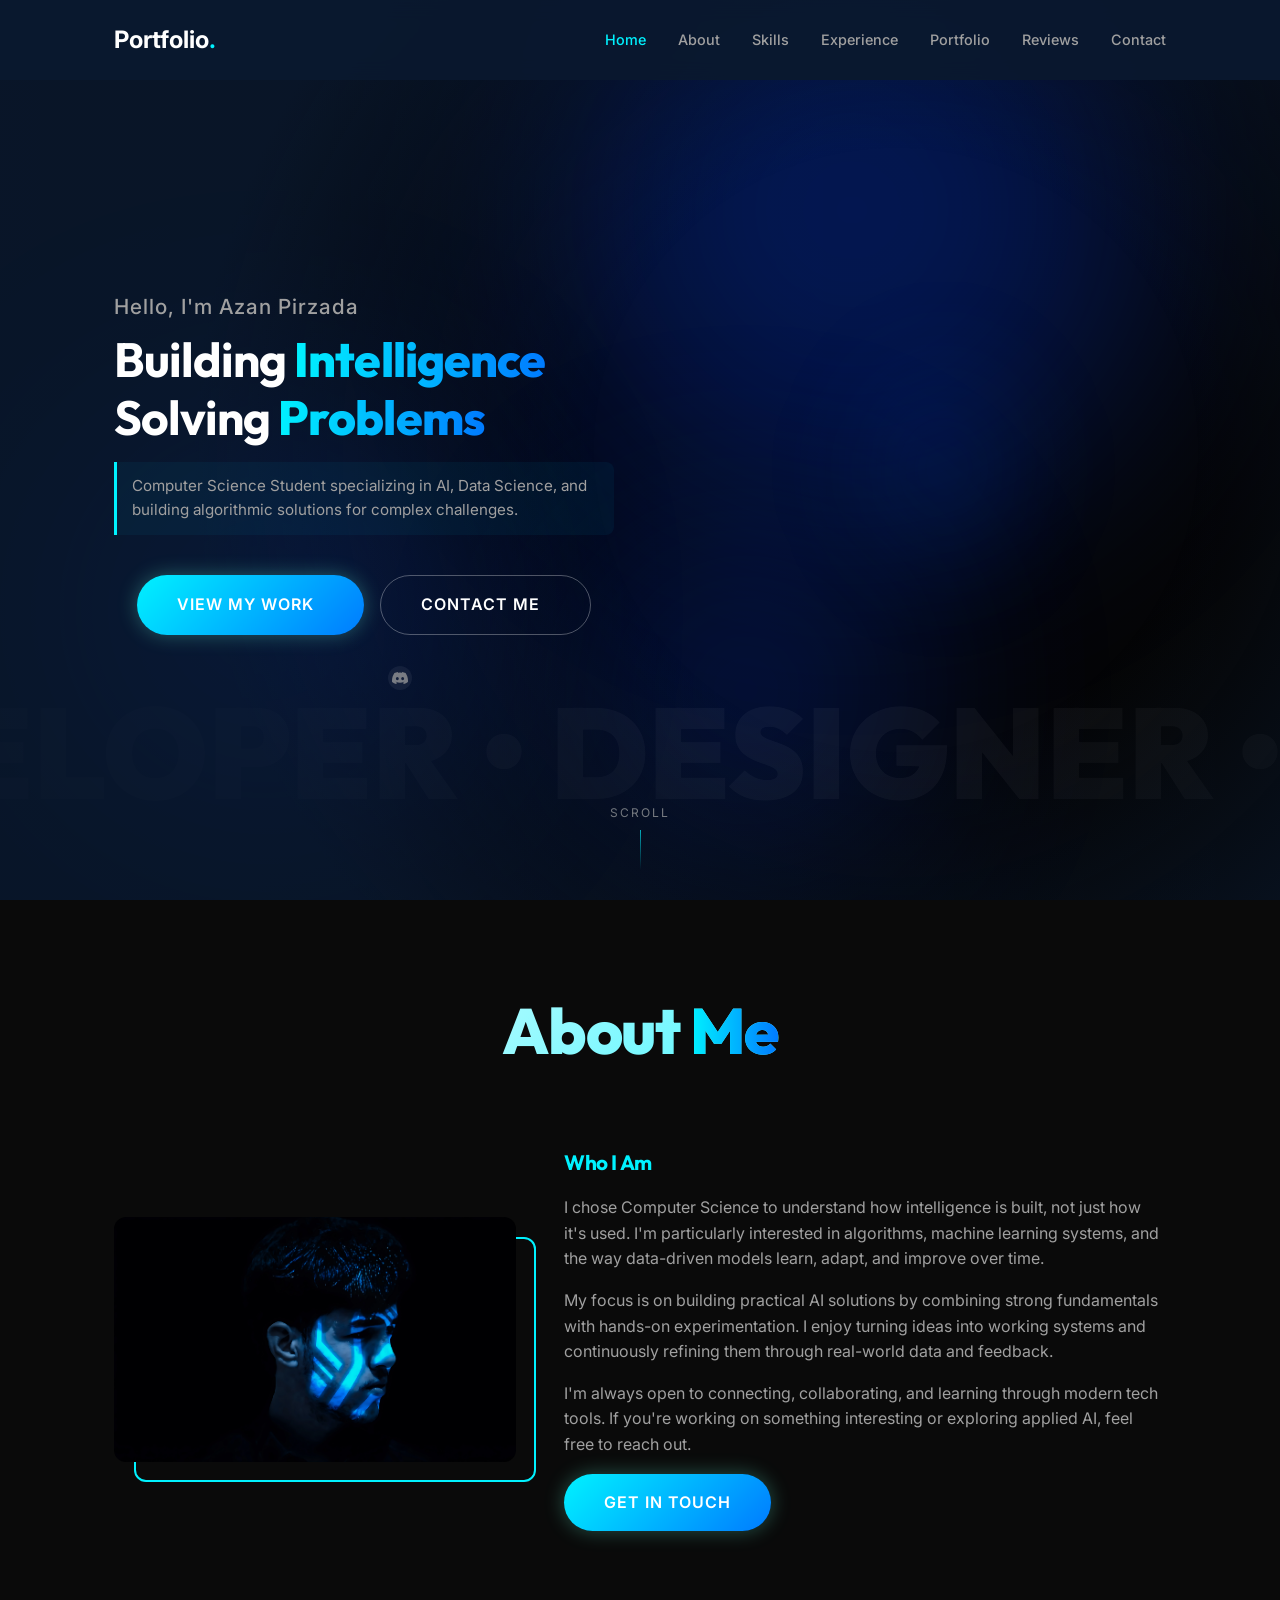
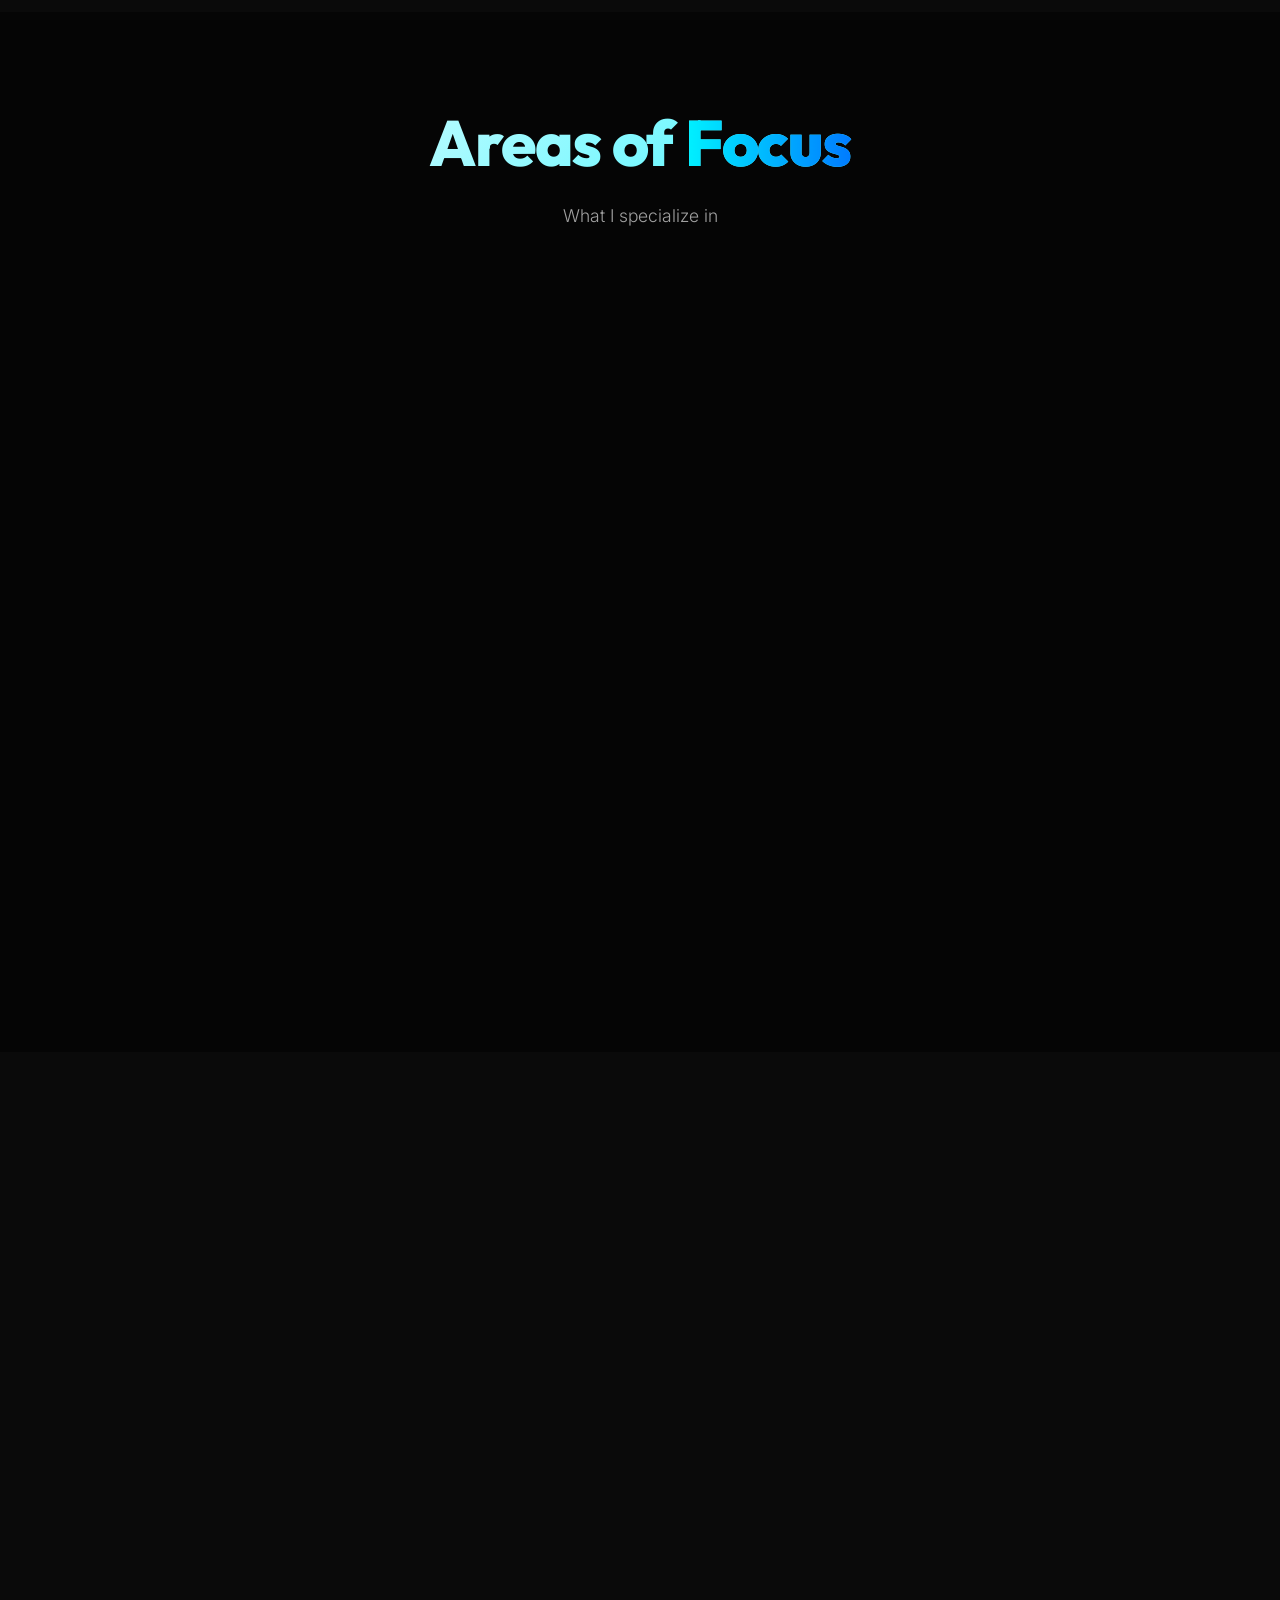
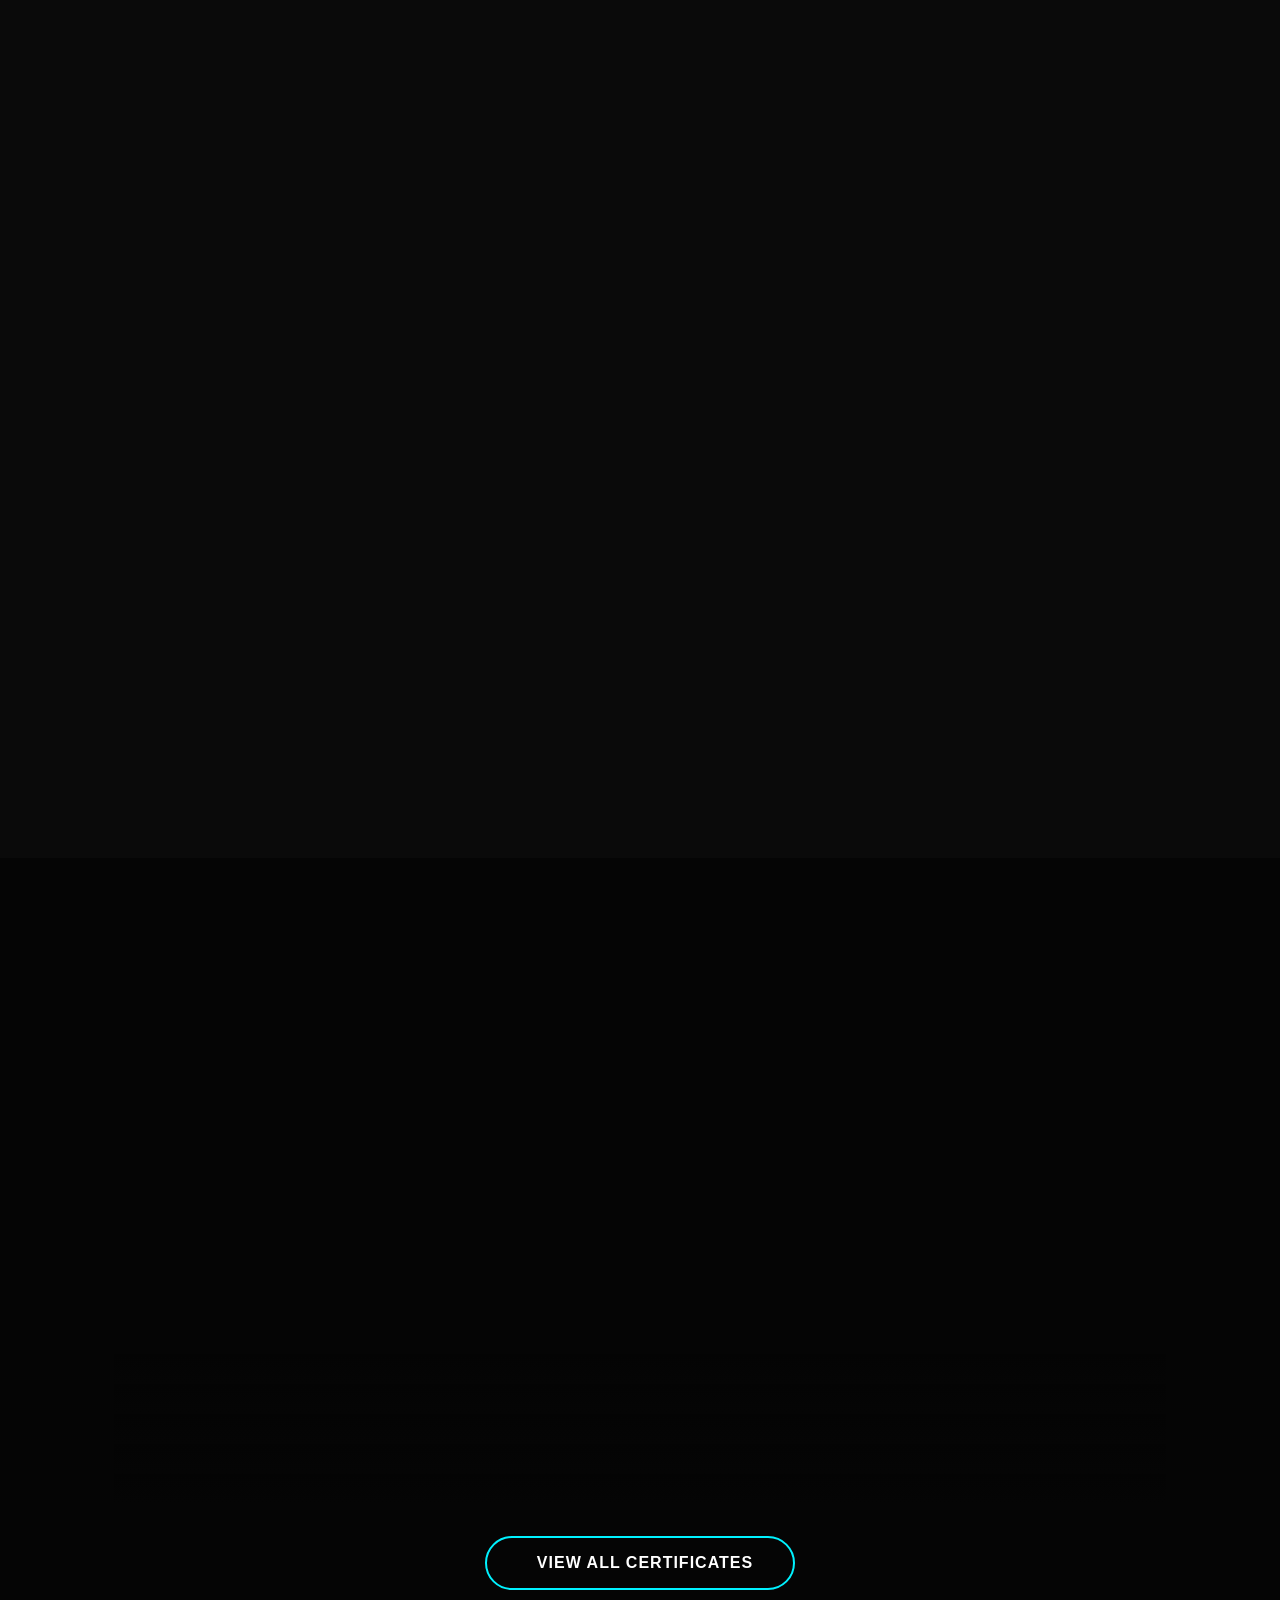
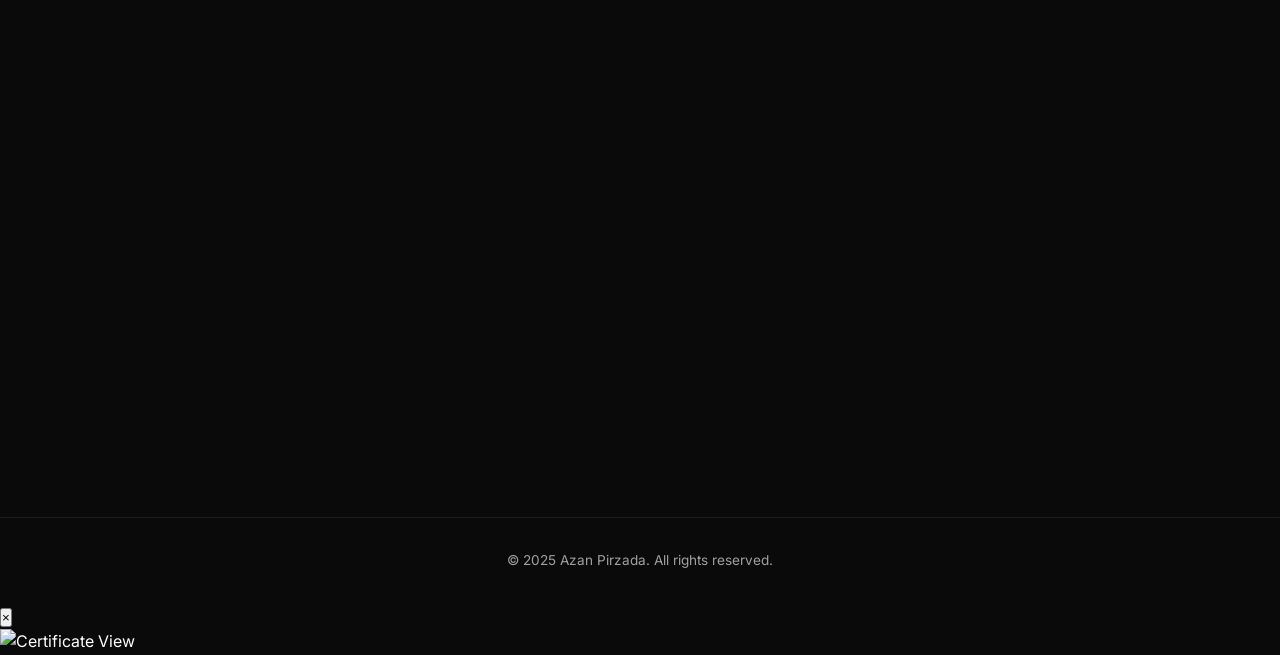
==== index.html @ 31764719 "Update portfolio: add SQL/PostgreSQL, PyTorch skills, 4 deep learning certs, Discord link, new focus" ====
<!DOCTYPE html>
<html lang="en">

<head>
    <meta charset="UTF-8">
    <meta name="viewport" content="width=device-width, initial-scale=1.0">
    <title>Azan Pirzada | AI Enthusiast</title>
    <meta name="description" content="Portfolio of Azan Pirzada - CS Student passionate about AI and Machine Learning.">
    <!-- Preload critical assets -->
    <link rel="preload" href="hero-image.webp" as="image">
    <!-- Fonts -->
    <link rel="preconnect" href="https://fonts.googleapis.com">
    <link rel="preconnect" href="https://fonts.gstatic.com" crossorigin>
    <link
        href="https://fonts.googleapis.com/css2?family=Inter:wght@300;400;500;600&family=Outfit:wght@400;500;700;800&display=swap"
        rel="stylesheet">

    <link rel="stylesheet" href="style.css?v=3">
    <script type="module" src="https://unpkg.com/ionicons@7.1.0/dist/ionicons/ionicons.esm.js"></script>
    <script nomodule src="https://unpkg.com/ionicons@7.1.0/dist/ionicons/ionicons.js"></script>
    <!-- EmailJS SDK -->
    <script src="https://cdn.jsdelivr.net/npm/@emailjs/browser@3/dist/email.min.js"></script>
    <!-- Spline 3D Viewer -->
    <script type="module" src="https://unpkg.com/@splinetool/viewer@1.12.32/build/spline-viewer.js"></script>
</head>

<body>
    <!-- Custom Cursor -->
    <div class="cursor-dot"></div>
    <div class="cursor-outline"></div>


    <!-- Navigation -->
    <nav>
        <div class="container nav-container">
            <a href="#" class="logo">Portfolio<span>.</span></a>
            <ul class="nav-links">
                <li><a href="#home" class="active">Home</a></li>
                <li><a href="#about">About</a></li>
                <li><a href="#skills">Skills</a></li>
                <li><a href="#experience">Experience</a></li>
                <li><a href="#projects">Portfolio</a></li>
                <li><a href="#reviews">Reviews</a></li>
                <li><a href="#contact">Contact</a></li>
            </ul>
            <div class="hamburger">
                <span></span>
                <span></span>
                <span></span>
            </div>
        </div>
    </nav>

    <!-- Hero Section -->
    <section id="home" class="hero">
        <!-- Animated background elements -->
        <div class="hero-bg-effects" data-speed="0.2">
            <div class="floating-circle circle-1" data-speed="0.5"></div>
            <div class="floating-circle circle-2" data-speed="-0.3"></div>
            <div class="floating-circle circle-3" data-speed="0.4"></div>
        </div>

        <!-- Hero content -->
        <div class="container hero-container">
            <div class="hero-content">
                <span class="hero-label animate-text">Hello, I'm Azan Pirzada</span>
                <h1 class="hero-title animate-text delay-1">
                    Building <span class="accent-text">Intelligence</span><br>
                    Solving <span class="accent-text">Problems</span>
                </h1>
                <p class="hero-headline animate-text delay-2">
                    Computer Science Student specializing in AI, Data Science, and building algorithmic solutions for
                    complex challenges.
                </p>

                <div class="hero-buttons animate-text delay-3">
                    <a href="#projects" class="btn btn-primary">
                        View My Work <ion-icon name="arrow-forward-outline"></ion-icon>
                    </a>
                    <a href="#contact" class="btn btn-secondary">
                        Contact Me <ion-icon name="chatbubble-outline"></ion-icon>
                    </a>
                </div>

                <div class="social-links animate-text delay-4">
                    <a href="https://www.linkedin.com/in/azan-pirzada00" target="_blank" class="magnetic"><ion-icon
                            name="logo-linkedin"></ion-icon></a>
                    <a href="https://github.com/azanahmed000" target="_blank" class="magnetic"><ion-icon
                            name="logo-github"></ion-icon></a>
                    <a href="https://x.com/azan96809" target="_blank" class="magnetic"><ion-icon
                            name="logo-twitter"></ion-icon></a>
                    <a href="https://discord.com/users/1286348300148019233" target="_blank" class="magnetic">
                        <span class="discord-icon">
                            <svg viewBox="0 0 24 24" xmlns="http://www.w3.org/2000/svg">
                                <path d="M20.317 4.37a19.791 19.791 0 0 0-4.885-1.515.074.074 0 0 0-.079.037c-.21.375-.444.864-.608 1.25a18.27 18.27 0 0 0-5.487 0 12.64 12.64 0 0 0-.617-1.25.077.077 0 0 0-.079-.037A19.736 19.736 0 0 0 3.677 4.37a.07.07 0 0 0-.032.027C.533 9.046-.32 13.58.099 18.057.1 18.082.115 18.105.134 18.12a19.9 19.9 0 0 0 5.993 3.03.078.078 0 0 0 .084-.028c.462-.63.874-1.295 1.226-1.994a.076.076 0 0 0-.041-.106 13.107 13.107 0 0 1-1.872-.892.077.077 0 0 1-.008-.128 10.2 10.2 0 0 0 .372-.292.074.074 0 0 1 .077-.01c3.928 1.793 8.18 1.793 12.062 0a.074.074 0 0 1 .078.01c.12.098.246.198.373.292a.077.077 0 0 1-.006.127 12.299 12.299 0 0 1-1.873.892.077.077 0 0 0-.041.107c.36.698.772 1.362 1.225 1.993a.076.076 0 0 0 .084.028 19.839 19.839 0 0 0 6.002-3.03.077.077 0 0 0 .032-.054c.5-5.177-.838-9.674-3.549-13.66a.061.061 0 0 0-.031-.03zM8.02 15.33c-1.183 0-2.157-1.085-2.157-2.419 0-1.333.956-2.419 2.157-2.419 1.21 0 2.176 1.096 2.157 2.42 0 1.333-.956 2.418-2.157 2.418zm7.975 0c-1.183 0-2.157-1.085-2.157-2.419 0-1.333.955-2.419 2.157-2.419 1.21 0 2.176 1.096 2.157 2.42 0 1.333-.946 2.418-2.157 2.418z"/>
                            </svg>
                        </span>
                    </a>
                </div>
            </div>

            <!-- 3D Spline Robot -->
            <div class="hero-robot">
                <div class="robot-container">
                    <!-- Glow Effect Behind Robot -->
                    <div class="robot-glow"></div>

                    <!-- Spline 3D Viewer - Lazy Loaded -->
                    <spline-viewer url="https://prod.spline.design/TLqewVdBAyZGxLPe/scene.splinecode" loading="lazy">
                    </spline-viewer>
                </div>
            </div>
        </div>

        <!-- Marquee Text -->
        <div class="marquee-container" data-speed="-0.5">
            <div class="marquee-content">
                <span>DEVELOPER • DESIGNER • AI ENTHUSIAST • INNOVATOR • </span>
                <span>DEVELOPER • DESIGNER • AI ENTHUSIAST • INNOVATOR • </span>
            </div>
        </div>

        <!-- Scroll indicator -->
        <div class="scroll-down">
            <span>Scroll</span>
            <div class="scroll-line"></div>
        </div>
    </section>

    <!-- About Section -->
    <section id="about" class="section-padding">
        <div class="container">
            <div class="section-header animate-on-scroll">
                <h2>About <span class="accent-text">Me</span></h2>
            </div>
            <div class="about-wrapper">
                <div class="about-image animate-on-scroll">
                    <img src="hero-image.webp" alt="Azan Pirzada">
                    <div class="about-image-border"></div>
                </div>
                <div class="about-content animate-on-scroll">
                    <h3>Who I Am</h3>
                    <p>
                        I chose Computer Science to understand how intelligence is built, not just how it's used. I'm
                        particularly interested in algorithms, machine learning systems, and the way data-driven models
                        learn, adapt, and improve over time.
                    </p>
                    <p>
                        My focus is on building practical AI solutions by combining strong fundamentals with hands-on
                        experimentation. I enjoy turning ideas into working systems and continuously refining them
                        through real-world data and feedback.
                    </p>
                    <p>
                        I'm always open to connecting, collaborating, and learning through modern tech tools. If you're
                        working on something interesting or exploring applied AI, feel free to reach out.
                    </p>
                    <a href="#contact" class="btn btn-primary">Get In Touch</a>
                </div>
            </div>
        </div>
    </section>

    <!-- Areas of Focus Section -->
    <section id="focus" class="section-padding section-alt">
        <div class="container">
            <div class="section-header animate-on-scroll">
                <h2>Areas of <span class="accent-text">Focus</span></h2>
                <p class="section-subtitle">What I specialize in</p>
            </div>

            <div class="focus-grid">
                <!-- Machine Learning -->
                <div class="focus-card animate-on-scroll">
                    <div class="focus-icon">🤖</div>
                    <h3>Machine Learning</h3>
                    <p>Supervised and unsupervised learning. Model training, evaluation, and optimization. Feature
                        engineering and preprocessing.</p>
                </div>

                <!-- Data Science -->
                <div class="focus-card animate-on-scroll">
                    <div class="focus-icon">🔬</div>
                    <h3>Data Science</h3>
                    <p>Exploratory data analysis (EDA). Data-driven insights from real datasets. Connecting data
                        patterns to practical outcomes.</p>
                </div>

                <!-- Data Analysis -->
                <div class="focus-card animate-on-scroll">
                    <div class="focus-icon">📊</div>
                    <h3>Data Analysis</h3>
                    <p>Data cleaning and transformation. Visualization and reporting. Supporting decision-making with
                        data.</p>
                </div>

                <!-- Problem Solving & DSA -->
                <div class="focus-card animate-on-scroll">
                    <div class="focus-icon">⚡</div>
                    <h3>Problem Solving & DSA</h3>
                    <p>Core data structures. Algorithmic thinking. Logical problem breakdown and efficient solutions.
                    </p>
                </div>

                <!-- Database Management -->
                <div class="focus-card animate-on-scroll">
                    <div class="focus-icon">🗄️</div>
                    <h3>Database Management</h3>
                    <p>Designing and querying relational databases. Writing optimized SQL. Managing data pipelines with PostgreSQL.</p>
                </div>

                <!-- Computer Vision -->
                <div class="focus-card animate-on-scroll">
                    <div class="focus-icon">👁️</div>
                    <h3>Computer Vision</h3>
                    <p>Image classification, object detection, and feature extraction using CNNs and deep learning architectures.</p>
                </div>

                <!-- Deep Learning -->
                <div class="focus-card animate-on-scroll">
                    <div class="focus-icon">🧠</div>
                    <h3>Deep Learning</h3>
                    <p>Building neural networks with TensorFlow and PyTorch. Training CNNs, optimizing models, and applying transfer learning.</p>
                </div>
            </div>
        </div>
    </section>

    <!-- Skills Section -->
    <section id="skills" class="section-padding">
        <div class="container">
            <div class="section-header animate-on-scroll">
                <h2>My <span class="accent-text">Skills</span></h2>
            </div>

            <div class="skills-categories">
                <!-- Programming Languages -->
                <div class="skill-category animate-on-scroll">
                    <h3 class="category-title">
                        <ion-icon name="code-slash-outline"></ion-icon>
                        Programming Languages
                    </h3>
                    <div class="category-skills">
                        <div class="skill-item-thin">
                            <div class="skill-info">
                                <span class="skill-name">Python</span>
                                <span class="skill-percent">80%</span>
                            </div>
                            <div class="skill-bar-thin">
                                <div class="skill-progress-thin" data-width="80"></div>
                            </div>
                        </div>
                        <div class="skill-item-thin">
                            <div class="skill-info">
                                <span class="skill-name">C++</span>
                                <span class="skill-percent">90%</span>
                            </div>
                            <div class="skill-bar-thin">
                                <div class="skill-progress-thin" data-width="90"></div>
                            </div>
                        </div>
                        <div class="skill-item-thin">
                            <div class="skill-info">
                                <span class="skill-name">SQL / PostgreSQL</span>
                                <span class="skill-percent">75%</span>
                            </div>
                            <div class="skill-bar-thin">
                                <div class="skill-progress-thin" data-width="75"></div>
                            </div>
                        </div>
                    </div>
                </div>

                <!-- Libraries & Frameworks -->
                <div class="skill-category animate-on-scroll">
                    <h3 class="category-title">
                        <ion-icon name="layers-outline"></ion-icon>
                        Libraries & Frameworks
                    </h3>
                    <div class="category-skills">
                        <div class="skill-item-thin">
                            <div class="skill-info">
                                <span class="skill-name">PyTorch</span>
                                <span class="skill-percent">65%</span>
                            </div>
                            <div class="skill-bar-thin">
                                <div class="skill-progress-thin" data-width="65"></div>
                            </div>
                        </div>
                        <div class="skill-item-thin">
                            <div class="skill-info">
                                <span class="skill-name">TensorFlow</span>
                                <span class="skill-percent">70%</span>
                            </div>
                            <div class="skill-bar-thin">
                                <div class="skill-progress-thin" data-width="70"></div>
                            </div>
                        </div>
                        <div class="skill-item-thin">
                            <div class="skill-info">
                                <span class="skill-name">Scikit-learn</span>
                                <span class="skill-percent">70%</span>
                            </div>
                            <div class="skill-bar-thin">
                                <div class="skill-progress-thin" data-width="70"></div>
                            </div>
                        </div>
                        <div class="skill-item-thin">
                            <div class="skill-info">
                                <span class="skill-name">NumPy</span>
                                <span class="skill-percent">80%</span>
                            </div>
                            <div class="skill-bar-thin">
                                <div class="skill-progress-thin" data-width="80"></div>
                            </div>
                        </div>
                        <div class="skill-item-thin">
                            <div class="skill-info">
                                <span class="skill-name">Pandas</span>
                                <span class="skill-percent">80%</span>
                            </div>
                            <div class="skill-bar-thin">
                                <div class="skill-progress-thin" data-width="80"></div>
                            </div>
                        </div>
                    </div>
                </div>

                <!-- Tools & Platforms -->
                <div class="skill-category animate-on-scroll">
                    <h3 class="category-title">
                        <ion-icon name="build-outline"></ion-icon>
                        Tools & Platforms
                    </h3>
                    <div class="category-skills">
                        <div class="skill-item-thin">
                            <div class="skill-info">
                                <span class="skill-name">Git</span>
                                <span class="skill-percent">80%</span>
                            </div>
                            <div class="skill-bar-thin">
                                <div class="skill-progress-thin" data-width="80"></div>
                            </div>
                        </div>
                        <div class="skill-item-thin">
                            <div class="skill-info">
                                <span class="skill-name">GitHub</span>
                                <span class="skill-percent">80%</span>
                            </div>
                            <div class="skill-bar-thin">
                                <div class="skill-progress-thin" data-width="80"></div>
                            </div>
                        </div>
                        <div class="skill-item-thin">
                            <div class="skill-info">
                                <span class="skill-name">Data Visualization</span>
                                <span class="skill-percent">75%</span>
                            </div>
                            <div class="skill-bar-thin">
                                <div class="skill-progress-thin" data-width="75"></div>
                            </div>
                        </div>
                        <div class="skill-item-thin">
                            <div class="skill-info">
                                <span class="skill-name">Canva Design</span>
                                <span class="skill-percent">85%</span>
                            </div>
                            <div class="skill-bar-thin">
                                <div class="skill-progress-thin" data-width="85"></div>
                            </div>
                        </div>
                        <div class="skill-item-thin">
                            <div class="skill-info">
                                <span class="skill-name">Generative AI</span>
                                <span class="skill-percent">90%</span>
                            </div>
                            <div class="skill-bar-thin">
                                <div class="skill-progress-thin" data-width="90"></div>
                            </div>
                        </div>
                        <div class="skill-item-thin">
                            <div class="skill-info">
                                <span class="skill-name">Microsoft Excel</span>
                                <span class="skill-percent">90%</span>
                            </div>
                            <div class="skill-bar-thin">
                                <div class="skill-progress-thin" data-width="90"></div>
                            </div>
                        </div>
                    </div>
                </div>

                <!-- Core Competencies -->
                <div class="skill-category animate-on-scroll">
                    <h3 class="category-title">
                        <ion-icon name="bulb-outline"></ion-icon>
                        Core Competencies
                    </h3>
                    <div class="category-skills">
                        <div class="skill-item-thin">
                            <div class="skill-info">
                                <span class="skill-name">Analytical Thinking</span>
                                <span class="skill-percent">95%</span>
                            </div>
                            <div class="skill-bar-thin">
                                <div class="skill-progress-thin" data-width="95"></div>
                            </div>
                        </div>
                        <div class="skill-item-thin">
                            <div class="skill-info">
                                <span class="skill-name">Business Problem Solving</span>
                                <span class="skill-percent">85%</span>
                            </div>
                            <div class="skill-bar-thin">
                                <div class="skill-progress-thin" data-width="85"></div>
                            </div>
                        </div>
                        <div class="skill-item-thin">
                            <div class="skill-info">
                                <span class="skill-name">Problem Solving</span>
                                <span class="skill-percent">90%</span>
                            </div>
                            <div class="skill-bar-thin">
                                <div class="skill-progress-thin" data-width="90"></div>
                            </div>
                        </div>
                        <div class="skill-item-thin">
                            <div class="skill-info">
                                <span class="skill-name">AI Prompting</span>
                                <span class="skill-percent">90%</span>
                            </div>
                            <div class="skill-bar-thin">
                                <div class="skill-progress-thin" data-width="90"></div>
                            </div>
                        </div>
                    </div>
                </div>
            </div>
        </div>
    </section>

    <!-- Skills Explained Section -->
    <section id="skills-explained" class="section-padding">
        <div class="container">
            <div class="section-header animate-on-scroll">
                <h2>Learn About <span class="accent-text">My Skills</span></h2>
                <p class="section-subtitle">Click to explore what each skill is about</p>
            </div>

            <div class="skills-cards-grid">
                <!-- Machine Learning -->
                <a href="https://www.ibm.com/think/topics/machine-learning" target="_blank"
                    class="skill-detail-card animate-on-scroll">
                    <div class="skill-card-icon">🤖</div>
                    <h3>Machine Learning</h3>
                    <p>AI systems that learn from data and improve over time without explicit programming.</p>
                    <span class="learn-more">Learn More →</span>
                </a>

                <!-- TensorFlow -->
                <a href="https://www.tensorflow.org/learn" target="_blank" class="skill-detail-card animate-on-scroll">
                    <div class="skill-card-icon">🧠</div>
                    <h3>TensorFlow</h3>
                    <p>Google's open-source platform for building and deploying ML models at scale.</p>
                    <span class="learn-more">Learn More →</span>
                </a>

                <!-- Data Analysis -->
                <a href="https://aws.amazon.com/what-is/data-analytics/" target="_blank"
                    class="skill-detail-card animate-on-scroll">
                    <div class="skill-card-icon">📊</div>
                    <h3>Data Analysis</h3>
                    <p>Inspecting, cleaning, and modeling data to discover useful insights and inform decisions.</p>
                    <span class="learn-more">Learn More →</span>
                </a>

                <!-- Data Science -->
                <a href="https://aws.amazon.com/what-is/data-science/" target="_blank"
                    class="skill-detail-card animate-on-scroll">
                    <div class="skill-card-icon">🔬</div>
                    <h3>Data Science</h3>
                    <p>Extracting knowledge from structured and unstructured data using scientific methods.</p>
                    <span class="learn-more">Learn More →</span>
                </a>

                <!-- DSA -->
                <a href="https://www.geeksforgeeks.org/learn-data-structures-and-algorithms-dsa-tutorial/"
                    target="_blank" class="skill-detail-card animate-on-scroll">
                    <div class="skill-card-icon">⚡</div>
                    <h3>DSA</h3>
                    <p>Data Structures & Algorithms - the foundation of efficient problem solving in programming.</p>
                    <span class="learn-more">Learn More →</span>
                </a>

                <!-- Generative AI -->
                <a href="https://aws.amazon.com/what-is/generative-ai/" target="_blank"
                    class="skill-detail-card animate-on-scroll">
                    <div class="skill-card-icon">💬</div>
                    <h3>Generative AI</h3>
                    <p>Leveraging AI models to create content, automate tasks, and solve complex problems.</p>
                    <span class="learn-more">Learn More →</span>
                </a>

                <!-- Microsoft Excel -->
                <a href="https://www.microsoft.com/en-us/microsoft-365/excel" target="_blank"
                    class="skill-detail-card animate-on-scroll">
                    <div class="skill-card-icon">📈</div>
                    <h3>Microsoft Excel</h3>
                    <p>Advanced data organization, analysis, and visualization for actionable business insights.</p>
                    <span class="learn-more">Learn More →</span>
                </a>

                <!-- PyTorch -->
                <a href="https://pytorch.org/" target="_blank" class="skill-detail-card animate-on-scroll">
                    <div class="skill-card-icon">🔥</div>
                    <h3>PyTorch</h3>
                    <p>Meta's deep learning framework for building and training neural networks with dynamic computation graphs.</p>
                    <span class="learn-more">Learn More →</span>
                </a>

                <!-- SQL / PostgreSQL -->
                <a href="https://www.postgresql.org/about/" target="_blank"
                    class="skill-detail-card animate-on-scroll">
                    <div class="skill-card-icon">🗄️</div>
                    <h3>SQL / PostgreSQL</h3>
                    <p>Writing structured queries to manage, filter, and analyze relational databases with precision.</p>
                    <span class="learn-more">Learn More →</span>
                </a>

                <!-- Vibe Coding -->
                <a href="https://en.wikipedia.org/wiki/Vibe_coding" target="_blank"
                    class="skill-detail-card animate-on-scroll">
                    <div class="skill-card-icon">🎨</div>
                    <h3>Vibe Coding</h3>
                    <p>Using AI assistants to generate code by describing what you want in natural language.</p>
                    <span class="learn-more">Learn More →</span>
                </a>

                <!-- Canva Design -->
                <a href="https://www.canva.com/designschool/" target="_blank"
                    class="skill-detail-card animate-on-scroll">
                    <div class="skill-card-icon">🎭</div>
                    <h3>Canva Design</h3>
                    <p>Creating stunning visual content using Canva's intuitive design platform.</p>
                    <span class="learn-more">Learn More →</span>
                </a>

                <!-- Computer Vision -->
                <a href="https://en.wikipedia.org/wiki/Computer_vision" target="_blank"
                    class="skill-detail-card animate-on-scroll">
                    <div class="skill-card-icon">👁️</div>
                    <h3>Computer Vision</h3>
                    <p>Teaching machines to interpret visual data — image classification, object detection, and CNNs.</p>
                    <span class="learn-more">Learn More →</span>
                </a>

                <!-- Deep Learning -->
                <a href="https://www.ibm.com/think/topics/deep-learning" target="_blank"
                    class="skill-detail-card animate-on-scroll">
                    <div class="skill-card-icon">🧠</div>
                    <h3>Deep Learning</h3>
                    <p>Multi-layer neural networks for complex pattern recognition, trained on large datasets with GPU acceleration.</p>
                    <span class="learn-more">Learn More →</span>
                </a>
            </div>
        </div>
    </section>

    <!-- Experience Section -->
    <section id="experience" class="section-padding section-alt">
        <div class="container">
            <div class="section-header animate-on-scroll">
                <h2>My <span class="accent-text">Experience</span></h2>
            </div>

            <div class="experience-timeline">

                <!-- Fluxxion Internship -->
                <div class="experience-card animate-on-scroll">
                    <div class="exp-header">
                        <div class="exp-role-group">
                            <h3 class="exp-role">Data Analytics Intern</h3>
                            <span class="exp-company">Fluxxion</span>
                        </div>
                        <div class="exp-meta">
                            <span class="exp-date">Dec 2025 – Jan 2026</span>
                            <span class="exp-type">Remote</span>
                        </div>
                    </div>

                    <ul class="exp-bullets">
                        <li>Performed data cleaning, exploratory analysis, and insight generation on structured datasets
                        </li>
                        <li>Applied analytical reasoning to extract meaningful patterns under task deadlines</li>
                        <li>Worked within real-world constraints beyond academic exercises</li>
                    </ul>

                    <div class="exp-footer">
                        <div class="exp-outcome">
                            <span class="outcome-label">Outcome:</span> Internship completed with 83.33% performance
                            score and 80% attendance
                        </div>
                        <div class="exp-skills">
                            <span class="exp-skill-tag">Data Analysis</span>
                            <span class="exp-skill-tag">Analytical Thinking</span>
                            <span class="exp-skill-tag">Microsoft Excel</span>
                        </div>
                    </div>
                </div>

                <!-- Deloitte Virtual Internship -->
                <div class="experience-card animate-on-scroll">
                    <div class="exp-header">
                        <div class="exp-role-group">
                            <div class="exp-title-row">
                                <h3 class="exp-role">Virtual Intern – Data Analytics</h3>
                                <span class="exp-tag-virtual">Forage Simulation</span>
                            </div>
                            <span class="exp-company">Deloitte</span>
                        </div>
                        <div class="exp-meta">
                            <span class="exp-date">Dec 2025</span>
                            <span class="exp-type">Remote</span>
                        </div>
                    </div>

                    <ul class="exp-bullets">
                        <li>Completed a Deloitte-led data analytics job simulation based on real business scenarios</li>
                        <li>Analyzed datasets to identify patterns, risks, and insights in forensic and analytical
                            contexts</li>
                        <li>Practiced structured problem-solving aligned with client-focused decision-making</li>
                    </ul>

                    <div class="exp-footer">
                        <div class="exp-skills">
                            <span class="exp-skill-tag">Data Analysis</span>
                            <span class="exp-skill-tag">Microsoft Excel</span>
                            <span class="exp-skill-tag">Business Problem Solving</span>
                        </div>
                    </div>
                </div>

                <!-- Datacom Virtual Internship -->
                <div class="experience-card animate-on-scroll">
                    <div class="exp-header">
                        <div class="exp-role-group">
                            <div class="exp-title-row">
                                <h3 class="exp-role">Virtual Intern – Partnering with AI</h3>
                                <span class="exp-tag-virtual">Forage Simulation</span>
                            </div>
                            <span class="exp-company">Datacom</span>
                        </div>
                        <div class="exp-meta">
                            <span class="exp-date">Dec 2025</span>
                            <span class="exp-type">Remote</span>
                        </div>
                    </div>

                    <ul class="exp-bullets">
                        <li>Used generative AI tools for research, writing, and feature planning in workplace-style
                            tasks</li>
                        <li>Created client-ready reports and presentations by refining AI-generated outputs</li>
                        <li>Diagnosed and validated website form issues through AI-guided troubleshooting</li>
                    </ul>

                    <div class="exp-footer">
                        <div class="exp-skills">
                            <span class="exp-skill-tag">Generative AI</span>
                            <span class="exp-skill-tag">Problem Solving</span>
                            <span class="exp-skill-tag">AI Prompting</span>
                        </div>
                    </div>
                </div>

            </div>
        </div>
    </section>

    <!-- Certifications Section -->
    <section id="certifications" class="section-padding section-alt">
        <div class="container">
            <div class="section-header animate-on-scroll">
                <h2>My <span class="accent-text">Certificates</span></h2>
            </div>

            <div class="certificates-wrapper collapsed" id="certs-wrapper">
                <div class="certificates-grid">
                    <!-- Fluxxion Virtual Internship -->
                    <a href="#" target="_blank" class="cert-card animate-on-scroll">
                        <div class="cert-image-preview">
                            <img loading="lazy" src="Fluxxion.png" alt="Fluxxion Certificate">
                        </div>
                        <h4>Data Analysis Intern</h4>
                        <p>Fluxxion.dev</p>
                    </a>

                    <!-- Deloitte Virtual Internship -->
                    <a href="#" target="_blank" class="cert-card animate-on-scroll">
                        <div class="cert-image-preview">
                            <img loading="lazy" src="Deliote.png" alt="Deloitte Certificate">
                        </div>
                        <h4>Data Analytics</h4>
                        <p>Deloitte</p>
                    </a>

                    <!-- Datacom Virtual Internship -->
                    <a href="#" target="_blank" class="cert-card animate-on-scroll">
                        <div class="cert-image-preview">
                            <img loading="lazy" src="Datacom.png" alt="Datacom Certificate">
                        </div>
                        <h4>Partnering with AI</h4>
                        <p>Datacom</p>
                    </a>

                    <!-- Kaggle Data Visualization -->
                    <a href="https://www.kaggle.com/learn/certification/azanpirzada/data-visualization" target="_blank"
                        class="cert-card animate-on-scroll">
                        <div class="cert-image-preview">
                            <img loading="lazy" src="AZAN Pirzada - Data Visualization.png"
                                alt="Data Visualization Certificate">
                        </div>
                        <h4>Data Visualization</h4>
                        <p>Kaggle</p>
                    </a>

                    <!-- Kaggle Pandas -->
                    <a href="https://www.kaggle.com/learn/certification/azanpirzada/pandas" target="_blank"
                        class="cert-card animate-on-scroll">
                        <div class="cert-image-preview">
                            <img loading="lazy" src="AZAN Pirzada - Pandas.png" alt="Pandas Certificate">
                        </div>
                        <h4>Pandas</h4>
                        <p>Kaggle</p>
                    </a>

                    <!-- AI for Everyone -->
                    <a href="https://www.coursera.org/account/accomplishments/verify/464OUSGY8LG0" target="_blank"
                        class="cert-card animate-on-scroll">
                        <div class="cert-image-preview">
                            <img loading="lazy" src="Coursera 464OUSGY8LG0 conv 1.png"
                                alt="AI for Everyone Certificate">
                        </div>
                        <h4>AI for Everyone</h4>
                        <p>DeepLearning.AI</p>
                    </a>

                    <!-- Supervised Machine Learning -->
                    <a href="https://www.coursera.org/account/accomplishments/verify/7VKC1B89ZFR3" target="_blank"
                        class="cert-card animate-on-scroll">
                        <div class="cert-image-preview">
                            <img loading="lazy" src="Coursera 840XOYZAH1GY conv 1.png"
                                alt="Supervised Machine Learning Certificate">
                        </div>
                        <h4>Supervised Machine Learning</h4>
                        <p>DeepLearning.AI</p>
                    </a>

                    <!-- Unsupervised Learning -->
                    <a href="https://www.coursera.org/account/accomplishments/verify/DQ9M6TYDV9Y4" target="_blank"
                        class="cert-card animate-on-scroll">
                        <div class="cert-image-preview">
                            <img loading="lazy" src="Coursera DQ9M6TYDV9Y4 conv 1.png"
                                alt="Unsupervised Learning Certificate">
                        </div>
                        <h4>Unsupervised Learning</h4>
                        <p>DeepLearning.AI</p>
                    </a>

                    <!-- Advanced Learning Algorithms -->
                    <a href="https://www.coursera.org/account/accomplishments/verify/EUVVTUUH94WG" target="_blank"
                        class="cert-card animate-on-scroll">
                        <div class="cert-image-preview">
                            <img loading="lazy" src="Coursera EUVVTUUH94WG conv 1.png"
                                alt="Advanced Learning Algorithms Certificate">
                        </div>
                        <h4>Advanced Learning Algorithms</h4>
                        <p>DeepLearning.AI</p>
                    </a>

                    <!-- Machine Learning Specialization -->
                    <a href="https://www.coursera.org/account/accomplishments/specialization/G4SCIVMLSNI1"
                        target="_blank" class="cert-card animate-on-scroll">
                        <div class="cert-image-preview">
                            <img loading="lazy" src="Coursera G4SCIVMLSNI1 conv 1.png"
                                alt="Machine Learning Specialization Certificate">
                        </div>
                        <h4>Machine Learning Specialization</h4>
                        <p>Stanford Online</p>
                    </a>

                    <!-- Google AI Essentials -->
                    <a href="https://www.coursera.org/account/accomplishments/verify/T4Q1STL42UJN" target="_blank"
                        class="cert-card animate-on-scroll">
                        <div class="cert-image-preview">
                            <img loading="lazy" src="Coursera T4Q1STL42UJN conv 1.png"
                                alt="Google AI Essentials Certificate">
                        </div>
                        <h4>Google AI Essentials</h4>
                        <p>Google</p>
                    </a>

                    <!-- Data Structures and Algorithms -->
                    <a href="https://www.udemy.com/certificate/UC-d722d659-4336-41e3-997b-30a7d9973aeb/" target="_blank"
                        class="cert-card animate-on-scroll">
                        <div class="cert-image-preview">
                            <img loading="lazy" src="UC-d722d659-4336-41e3-997b-30a7d9973aeb conv 1.png"
                                alt="Data Structures and Algorithms Certificate">
                        </div>
                        <h4>Data Structures & Algorithms</h4>
                        <p>Udemy</p>
                    </a>

                    <!-- Deep Learning Specialization - Course 1 -->
                    <a href="#" target="_blank" class="cert-card animate-on-scroll">
                        <div class="cert-image-preview">
                            <img loading="lazy" src="deep learning sp 1 conv 1.png"
                                alt="Deep Learning Specialization Course 1 Certificate">
                        </div>
                        <h4>Neural Networks & Deep Learning</h4>
                        <p>DeepLearning.AI</p>
                    </a>

                    <!-- Deep Learning Specialization - Course 2 -->
                    <a href="#" target="_blank" class="cert-card animate-on-scroll">
                        <div class="cert-image-preview">
                            <img loading="lazy" src="Deep learning sp 2 conv 1.png"
                                alt="Deep Learning Specialization Course 2 Certificate">
                        </div>
                        <h4>Improving Deep Neural Networks</h4>
                        <p>DeepLearning.AI</p>
                    </a>

                    <!-- Deep Learning Specialization - Course 3 -->
                    <a href="#" target="_blank" class="cert-card animate-on-scroll">
                        <div class="cert-image-preview">
                            <img loading="lazy" src="deep learning sp 3 conv 1.png"
                                alt="Deep Learning Specialization Course 3 Certificate">
                        </div>
                        <h4>Structuring ML Projects</h4>
                        <p>DeepLearning.AI</p>
                    </a>

                    <!-- Deep Learning Specialization - Course 4 -->
                    <a href="#" target="_blank" class="cert-card animate-on-scroll">
                        <div class="cert-image-preview">
                            <img loading="lazy" src="deep learning sp 4 conv 1.png"
                                alt="Deep Learning Specialization Course 4 Certificate">
                        </div>
                        <h4>Convolutional Neural Networks</h4>
                        <p>DeepLearning.AI</p>
                    </a>
                </div>

                <div class="certificates-fade"></div>
            </div>

            <div class="certificates-actions">
                <button id="toggle-certs-btn" class="btn btn-outline">
                    <ion-icon name="chevron-down-outline"></ion-icon> View All Certificates
                </button>
            </div>

        </div>
    </section>

    <!-- Projects Section -->
    <section id="projects" class="section-padding">
        <div class="container">
            <div class="section-header animate-on-scroll">
                <h2>Latest <span class="accent-text">Projects</span></h2>
            </div>

            <div class="projects-grid">
                <!-- Movie Recommendation System -->
                <div class="project-card animate-on-scroll">
                    <div class="project-visual">
                        <video autoplay muted loop playsinline preload="none" poster="hero-image.webp">
                            <source src="Untitled design.mp4" type="video/mp4">
                        </video>
                    </div>
                    <div class="project-info">
                        <h3>Movie Recommendation System</h3>
                        <div class="project-tags">
                            <span>Python</span>
                            <span>Machine Learning</span>
                            <span>Sklearn</span>
                            <span>SQL</span>
                        </div>
                        <p>ML-powered system that suggests movies based on user preferences using content-based
                            filtering.</p>
                        <div class="project-impact">
                            <ion-icon name="flash-outline" class="impact-icon"></ion-icon>
                            <span>Impact: Optimized recommendation accuracy by 40%</span>
                        </div>
                    </div>
                </div>

            </div>
        </div>
    </section>


    <!-- Reviews Submission Section -->
    <section id="reviews" class="section-padding section-alt">
        <div class="container">
            <div class="section-header animate-on-scroll">
                <h2>Leave a <span class="accent-text">Review</span></h2>
                <p class="section-subtitle">Share your experience working with me</p>
            </div>

            <div class="review-form-wrapper animate-on-scroll">
                <div class="review-form-info">
                    <h3>Your Feedback Matters</h3>
                    <p>Whether we've collaborated on a project, worked together, or connected professionally — I'd love
                        to hear your thoughts.</p>
                    <p class="review-note">
                        <ion-icon name="shield-checkmark-outline"></ion-icon>
                        Reviews are moderated before appearing on the site.
                    </p>
                    <a href="reviews.html" class="btn btn-outline">
                        <ion-icon name="star-outline"></ion-icon>
                        View All Reviews
                    </a>
                </div>

                <form id="review-form" class="review-form">
                    <div class="form-group">
                        <input type="text" name="reviewer_name" placeholder="Your Name" required>
                    </div>
                    <div class="form-group">
                        <input type="text" name="reviewer_role"
                            placeholder="Your Role / Relationship (e.g., Mentor, Peer, Client) — Optional">
                    </div>
                    <div class="form-group">
                        <textarea name="review_message" placeholder="Your Review" rows="4" required></textarea>
                    </div>
                    <button type="submit" id="review-submit-btn" class="btn btn-primary">
                        <ion-icon name="send-outline"></ion-icon>
                        <span class="btn-text">Submit Review</span>
                        <span class="btn-loading" style="display: none;">Submitting...</span>
                    </button>
                    <div id="review-form-status" class="form-status"></div>
                </form>
            </div>
        </div>
    </section>

    <!-- Contact Section -->
    <section id="contact" class="section-padding section-alt">
        <div class="container">
            <div class="section-header animate-on-scroll">
                <h2>Contact <span class="accent-text">Me</span></h2>
            </div>

            <div class="contact-wrapper animate-on-scroll">
                <div class="contact-info">
                    <h3>Let's Connect</h3>
                    <p>Have a question or want to work together? Feel free to reach out!</p>

                    <div class="contact-item">
                        <ion-icon name="mail-outline"></ion-icon>
                        <span>azan96809@gmail.com</span>
                    </div>
                    <div class="contact-item">
                        <ion-icon name="location-outline"></ion-icon>
                        <span>Muzaffarabad, Azad Jammu and Kashmir</span>
                    </div>

                    <div class="contact-socials">
                        <a href="https://www.linkedin.com/in/azan-pirzada00" target="_blank"><ion-icon
                                name="logo-linkedin"></ion-icon></a>
                        <a href="https://github.com/azanahmed000" target="_blank"><ion-icon
                                name="logo-github"></ion-icon></a>
                        <a href="https://x.com/azan96809" target="_blank"><ion-icon name="logo-twitter"></ion-icon></a>
                        <a href="https://discord.com/users/1286348300148019233" target="_blank">
                            <span class="discord-icon">
                                <svg viewBox="0 0 24 24" xmlns="http://www.w3.org/2000/svg">
                                    <path d="M20.317 4.37a19.791 19.791 0 0 0-4.885-1.515.074.074 0 0 0-.079.037c-.21.375-.444.864-.608 1.25a18.27 18.27 0 0 0-5.487 0 12.64 12.64 0 0 0-.617-1.25.077.077 0 0 0-.079-.037A19.736 19.736 0 0 0 3.677 4.37a.07.07 0 0 0-.032.027C.533 9.046-.32 13.58.099 18.057.1 18.082.115 18.105.134 18.12a19.9 19.9 0 0 0 5.993 3.03.078.078 0 0 0 .084-.028c.462-.63.874-1.295 1.226-1.994a.076.076 0 0 0-.041-.106 13.107 13.107 0 0 1-1.872-.892.077.077 0 0 1-.008-.128 10.2 10.2 0 0 0 .372-.292.074.074 0 0 1 .077-.01c3.928 1.793 8.18 1.793 12.062 0a.074.074 0 0 1 .078.01c.12.098.246.198.373.292a.077.077 0 0 1-.006.127 12.299 12.299 0 0 1-1.873.892.077.077 0 0 0-.041.107c.36.698.772 1.362 1.225 1.993a.076.076 0 0 0 .084.028 19.839 19.839 0 0 0 6.002-3.03.077.077 0 0 0 .032-.054c.5-5.177-.838-9.674-3.549-13.66a.061.061 0 0 0-.031-.03zM8.02 15.33c-1.183 0-2.157-1.085-2.157-2.419 0-1.333.956-2.419 2.157-2.419 1.21 0 2.176 1.096 2.157 2.42 0 1.333-.956 2.418-2.157 2.418zm7.975 0c-1.183 0-2.157-1.085-2.157-2.419 0-1.333.955-2.419 2.157-2.419 1.21 0 2.176 1.096 2.157 2.42 0 1.333-.946 2.418-2.157 2.418z"/>
                                </svg>
                            </span>
                        </a>
                    </div>
                </div>

                <form id="contact-form" class="contact-form">
                    <div class="form-group">
                        <input type="text" name="name" placeholder="Your Name" required>
                    </div>
                    <div class="form-group">
                        <input type="email" name="email" placeholder="Your Email" required>
                    </div>
                    <div class="form-group">
                        <input type="tel" name="phone" placeholder="Your Phone (optional)">
                    </div>
                    <div class="form-group">
                        <textarea name="message" placeholder="Your Message" rows="4" required></textarea>
                    </div>
                    <button type="submit" id="submit-btn" class="btn btn-primary">
                        <ion-icon name="send-outline"></ion-icon>
                        <span class="btn-text">Send Message</span>
                        <span class="btn-loading" style="display: none;">Sending...</span>
                    </button>
                    <div id="form-status" class="form-status"></div>
                </form>
            </div>
        </div>
    </section>

    <!-- Footer -->
    <footer>
        <div class="container">
            <p>&copy; 2025 Azan Pirzada. All rights reserved.</p>
        </div>
    </footer>

    <!-- Image Modal -->
    <div class="modal-backdrop" id="imageModal">
        <div class="modal-content">
            <button class="modal-close" aria-label="Close Modal">&times;</button>
            <img src="" alt="Certificate View" class="modal-image" id="modalImage">
        </div>
    </div>

    <script src="script.js"></script>
</body>

</html>
---- style.css ----
/* 
   Azan Pirzada Portfolio
   Theme: Electric Blue + White + Black
   Enhanced with Animations
*/

@import url('https://fonts.googleapis.com/css2?family=Outfit:wght@300;400;500;600;700;800&display=swap');

/* ========================
   GLOBAL STYLES & RESET
========================= */
:root {
    /* Colors - Premium Dark Theme */
    --bg-dark: #0a0a0a;
    --bg-darker: #050505;
    --bg-card: #111111;
    --text-white: #ffffff;
    --text-muted: #a0a0a0;

    /* Accents - Electric Cyan & Professional Blue */
    --accent: #00f2ff;
    /* Electric Cyan */
    --accent-glow: rgba(0, 242, 255, 0.4);
    --secondary: #007bff;
    /* Deep Blue for calmer elements */
    --accent-orange: #EE6C4D;
    /* Keeping strictly for CTAs if needed */

    --card-border: rgba(255, 255, 255, 0.08);

    /* Typography */
    --font-heading: 'Outfit', sans-serif;
    --font-body: 'Inter', sans-serif;
    --font-display: 'Outfit', sans-serif;
    /* Legacy compat */
    --font-main: 'Inter', sans-serif;
    /* Legacy compat */

    --nav-height: 80px;
    --transition: all 0.3s ease;
    --cursor-size: 20px;
}

* {
    margin: 0;
    padding: 0;
    box-sizing: border-box;
    scroll-behavior: smooth;
}

body {
    background-color: var(--bg-dark);
    color: var(--text-white);
    font-family: var(--font-body);
    line-height: 1.6;
    overflow-x: hidden;
    min-height: 100vh;
    position: relative;
}

h1,
h2,
h3,
h4,
h5,
h6 {
    font-family: var(--font-heading);
    letter-spacing: -0.02em;
}

/* ========================
   LAYOUT & SPACING
========================= */
.container {
    max-width: 1100px;
    margin: 0 auto;
    padding: 0 1.5rem;
}

.section-padding {
    padding: 8rem 0;
    /* Increased for airy, premium feel */
}

/* Alternating Backgrounds */
section:nth-child(even) {
    background-color: var(--bg-darker);
}

section:nth-child(odd) {
    background-color: var(--bg-dark);
}

/* Headers */
.section-header {
    text-align: center;
    margin-bottom: 5rem;
}

.section-header h2 {
    font-size: 3.5rem;
    font-weight: 800;
}

.section-subtitle {
    font-size: 1.2rem;
    color: var(--text-muted);
    margin-top: 1rem;
    font-weight: 300;
}

.accent-text {
    background: linear-gradient(90deg, var(--accent), var(--secondary));
    -webkit-background-clip: text;
    -webkit-text-fill-color: transparent;
    font-weight: 800;
    /* Fallback */
    color: var(--accent);
}

/* ========================
   CURSOR - DISABLED, USING DEFAULT
========================= */
.cursor-dot,
.cursor-outline {
    display: none !important;
}

/* Magnetic Effect Class */
.magnetic {
    display: inline-block;
    transition: transform 0.3s cubic-bezier(0.25, 1, 0.5, 1);
}

/* ========================
   MARQUEE TEXT
========================= */
.marquee-container {
    position: absolute;
    width: 150%;
    left: -25%;
    bottom: 5%;
    transform: rotate(-3deg);
    opacity: 0.04;
    pointer-events: none;
    z-index: 0;
    overflow: hidden;
    white-space: nowrap;
}

.marquee-content {
    display: inline-block;
    animation: marquee 40s linear infinite;
}

.marquee-content span {
    font-family: var(--font-display);
    font-size: 8rem;
    font-weight: 900;
    color: var(--text-white);
    margin-right: 4rem;
    text-transform: uppercase;
}

@keyframes marquee {
    0% {
        transform: translateX(0);
    }

    100% {
        transform: translateX(-50%);
    }
}

/* ========================
   TYPOGRAPHY UPDATES
========================= */
h1,
h2,
h3,
h4,
h5,
h6 {
    font-family: var(--font-display);
    font-weight: 700;
}

/* High-End Scrollbar */
::-webkit-scrollbar {
    width: 8px;
}

::-webkit-scrollbar-track {
    background: var(--bg-dark);
}

::-webkit-scrollbar-thumb {
    background: #233554;
    border-radius: 4px;
}

::-webkit-scrollbar-thumb:hover {
    background: var(--accent);
}

a {
    text-decoration: none;
    color: inherit;
    transition: var(--transition);
}

ul {
    list-style: none;
}

img {
    max-width: 100%;
    display: block;
}

/* ========================
   UTILITIES
========================= */
.container {
    max-width: 1100px;
    margin: 0 auto;
    padding: 0 24px;
}

.section-padding {
    padding: 80px 0;
}

.section-alt {
    background: var(--bg-darker);
}

.accent-text {
    color: var(--accent);
}

.section-header {
    text-align: center;
    margin-bottom: 4rem;
}

.section-header h2 {
    font-size: clamp(2.5rem, 6vw, 4rem);
    font-weight: 800;
    letter-spacing: -0.02em;
    background: linear-gradient(135deg, var(--text-white) 0%, var(--accent) 100%);
    -webkit-background-clip: text;
    -webkit-text-fill-color: transparent;
    background-clip: text;
}

/* ========================
   NAVIGATION 
========================= */
nav {
    position: fixed;
    top: 0;
    left: 0;
    width: 100%;
    height: var(--nav-height);
    background: rgba(10, 25, 47, 0.95);
    backdrop-filter: blur(10px);
    z-index: 1000;
}

.nav-container {
    display: flex;
    justify-content: space-between;
    align-items: center;
    height: 100%;
}

.logo {
    font-size: 1.5rem;
    font-weight: 700;
}

.logo span {
    color: var(--accent);
}

.nav-links {
    display: flex;
    gap: 2rem;
}

.nav-links a {
    font-size: 0.9rem;
    font-weight: 500;
    color: var(--text-muted);
}

.nav-links a:hover,
.nav-links a.active {
    color: var(--accent);
}

.hamburger {
    display: none;
    flex-direction: column;
    gap: 5px;
    cursor: pointer;
}

.hamburger span {
    width: 25px;
    height: 2px;
    background: var(--text-white);
    transition: var(--transition);
}

/* ========================
   HERO SECTION - Clean Black + Neon Blue
========================= */
.hero {
    min-height: 100vh;
    display: flex;
    align-items: center;
    justify-content: center;
    position: relative;
    overflow: hidden;
    padding-top: var(--nav-height);
    background: var(--bg-dark);
}

/* Subtle blue light sweep */
.hero::before {
    content: '';
    position: absolute;
    top: 0;
    left: -100%;
    width: 200%;
    height: 100%;
    background: linear-gradient(90deg,
            transparent 0%,
            rgba(0, 100, 255, 0.02) 25%,
            rgba(0, 100, 255, 0.04) 50%,
            rgba(0, 100, 255, 0.02) 75%,
            transparent 100%);
    animation: gradientSweep 15s ease-in-out infinite;
    pointer-events: none;
}

@keyframes gradientSweep {

    0%,
    100% {
        transform: translateX(0);
    }

    50% {
        transform: translateX(50%);
    }
}

/* Premium background effects */
.hero-bg-effects {
    position: absolute;
    inset: 0;
    z-index: 0;
    overflow: hidden;
}

/* Soft glow beams behind hero - Deep Blue */
.floating-circle {
    position: absolute;
    border-radius: 50%;
    background: #0040ff;
    opacity: 0.03;
    filter: blur(120px);
    will-change: transform;
}

.circle-1 {
    width: 600px;
    height: 600px;
    top: -10%;
    right: 10%;
    animation: slowDrift1 25s ease-in-out infinite;
}

.circle-2 {
    width: 400px;
    height: 400px;
    bottom: 10%;
    left: 5%;
    animation: slowDrift2 30s ease-in-out infinite;
}

.circle-3 {
    width: 300px;
    height: 300px;
    top: 60%;
    right: 30%;
    animation: slowDrift3 20s ease-in-out infinite;
}

/* Floating particles - Deep Blue */
.hero-bg-effects::after {
    content: '';
    position: absolute;
    inset: 0;
    background-image:
        radial-gradient(1px 1px at 20% 30%, rgba(0, 80, 255, 0.3) 0%, transparent 50%),
        radial-gradient(1px 1px at 80% 20%, rgba(0, 80, 255, 0.2) 0%, transparent 50%),
        radial-gradient(1px 1px at 40% 70%, rgba(0, 80, 255, 0.25) 0%, transparent 50%),
        radial-gradient(1px 1px at 70% 80%, rgba(0, 80, 255, 0.2) 0%, transparent 50%),
        radial-gradient(1px 1px at 10% 60%, rgba(0, 80, 255, 0.15) 0%, transparent 50%),
        radial-gradient(1px 1px at 90% 50%, rgba(0, 80, 255, 0.2) 0%, transparent 50%);
    animation: particleDrift 40s linear infinite;
    opacity: 0.8;
}

@keyframes slowDrift1 {

    0%,
    100% {
        transform: translate(0, 0) scale(1);
    }

    50% {
        transform: translate(-20px, 15px) scale(1.02);
    }
}

@keyframes slowDrift2 {

    0%,
    100% {
        transform: translate(0, 0) scale(1);
    }

    50% {
        transform: translate(15px, -10px) scale(1.01);
    }
}

@keyframes slowDrift3 {

    0%,
    100% {
        transform: translate(0, 0);
    }

    50% {
        transform: translate(-10px, 10px);
    }
}

@keyframes particleDrift {
    0% {
        transform: translateY(0);
    }

    100% {
        transform: translateY(-20px);
    }
}

/* Hero Image - Cinematic Right Side */
.hero-image-section {
    position: absolute;
    right: 0;
    top: 0;
    width: 55%;
    height: 100%;
    z-index: 1;
    display: flex;
    align-items: center;
    justify-content: center;
}

.hero-image-wrapper {
    position: relative;
    width: 100%;
    height: 100%;
}

/* Neon accent lines */
.hero-image-wrapper::before {
    content: '';
    position: absolute;
    left: 0;
    top: 20%;
    width: 3px;
    height: 30%;
    background: linear-gradient(to bottom, transparent, var(--accent), transparent);
    opacity: 0.6;
    animation: neonPulse 4s ease-in-out infinite;
    z-index: 5;
}

.hero-image-wrapper::after {
    content: '';
    position: absolute;
    left: 15px;
    top: 35%;
    width: 2px;
    height: 20%;
    background: linear-gradient(to bottom, transparent, var(--accent), transparent);
    opacity: 0.4;
    animation: neonPulse 4s ease-in-out infinite 1s;
    z-index: 5;
}

@keyframes neonPulse {

    0%,
    100% {
        opacity: 0.3;
    }

    50% {
        opacity: 0.7;
    }
}

.hero-img {
    width: 100%;
    height: 100%;
    object-fit: cover;
    object-position: center top;
    /* Subtle fade on left edge only - image stays clear */
    -webkit-mask-image: linear-gradient(to left, rgba(0, 0, 0, 1) 50%, rgba(0, 0, 0, 0.3) 100%);
    mask-image: linear-gradient(to left, rgba(0, 0, 0, 1) 50%, rgba(0, 0, 0, 0.3) 100%);
    animation: heroImageReveal 2s cubic-bezier(0.4, 0, 0.2, 1) forwards, breathe 8s ease-in-out infinite 2s;
    transform-origin: center center;
}

@keyframes heroImageReveal {
    from {
        opacity: 0;
        transform: translateX(30px) scale(1.02);
    }

    to {
        opacity: 1;
        transform: translateX(0) scale(1);
    }
}

@keyframes breathe {

    0%,
    100% {
        transform: scale(1);
    }

    50% {
        transform: scale(1.015);
    }
}

/* Removed heavy glow - keeping image clear */
.hero-image-glow {
    position: absolute;
    inset: 0;
    background: transparent;
    box-shadow: none;
    pointer-events: none;
}

@keyframes glowPulse {

    0%,
    100% {
        opacity: 0.6;
    }

    50% {
        opacity: 1;
    }
}

/* Hero Content - Split Layout */
.hero-container {
    position: relative;
    z-index: 2;
    width: 100%;
    display: flex;
    align-items: center;
    justify-content: space-between;
    gap: 2rem;
}

.hero-content {
    max-width: 500px;
    text-align: left;
    flex-shrink: 0;
}

/* ========================
   3D SPLINE ROBOT 
========================= */
.hero-robot {
    width: 550px;
    /* Wider to show left hand */
    height: 520px;
    flex-shrink: 0;
    position: relative;
    display: flex;
    align-items: center;
    justify-content: center;
    overflow: hidden;
    /* Clip watermark and edges */

    /* Push robot container to the right */
    margin-right: -30px;

    /* Top/bottom vignette fade to blend into hero */
    -webkit-mask-image: linear-gradient(to bottom,
            transparent 0%,
            black 10%,
            black 85%,
            transparent 100%);
    mask-image: linear-gradient(to bottom,
            transparent 0%,
            black 10%,
            black 85%,
            transparent 100%);
}

.robot-container {
    position: relative;
    width: 100%;
    height: 100%;
    overflow: hidden;
    /* Entrance animation first, then floating */
    animation:
        robotEntrance 1.5s ease-out forwards,
        robotFloat 1.8s ease-out 1.5s infinite;
}

/* Glow behind robot */
.robot-glow {
    position: absolute;
    top: 45%;
    left: 55%;
    transform: translate(-50%, -50%);
    width: 320px;
    height: 380px;
    background: radial-gradient(ellipse at center,
            rgba(0, 100, 255, 0.12) 0%,
            rgba(0, 60, 255, 0.06) 40%,
            transparent 70%);
    filter: blur(50px);
    z-index: -1;
    /* Glow also fades in with entrance */
    opacity: 0;
    animation:
        glowEntrance 1.5s ease-out forwards,
        glowPulse 2s ease-in-out 1.5s infinite;
}

/* Spline Viewer - Positioned to push watermark out */
spline-viewer {
    width: 145%;
    height: 145%;
    border: none;
    background: transparent !important;
    position: relative;
    /* Less left offset = more visible on left side for hand */
    left: -10%;
    top: -18%;
    /* Scale down to keep hands/fingers inside frame */
    transform: scale(0.75);
    transform-origin: center center;
}

/* ENTRANCE ANIMATION - Robot rushing from distance */
@keyframes robotEntrance {
    0% {
        transform: scale(0.2) translateY(50px);
        opacity: 0;
    }

    60% {
        transform: scale(0.85) translateY(-5px);
        opacity: 1;
    }

    80% {
        transform: scale(0.78) translateY(2px);
    }

    100% {
        transform: scale(0.8) translateY(0);
        opacity: 1;
    }
}

/* Glow entrance */
@keyframes glowEntrance {
    0% {
        opacity: 0;
        transform: translate(-50%, -50%) scale(0.5);
    }

    100% {
        opacity: 1;
        transform: translate(-50%, -50%) scale(1);
    }
}

/* Floating animation - faster, subtle motion */
@keyframes robotFloat {

    0%,
    100% {
        transform: translateY(0) rotate(0deg);
    }

    50% {
        transform: translateY(-10px) rotate(0.5deg);
    }
}

/* Glow pulse animation */
@keyframes glowPulse {

    0%,
    100% {
        opacity: 0.6;
        transform: translate(-50%, -50%) scale(1);
    }

    50% {
        opacity: 0.9;
        transform: translate(-50%, -50%) scale(1.03);
    }
}

/* ========================
   RESPONSIVE - Hero & Robot
   Reusable breakpoint system
========================= */

/* CSS Variables for reusable robot settings */
:root {
    --robot-width: 550px;
    --robot-height: 520px;
    --robot-scale: 0.75;
    --robot-left-offset: -10%;
    --robot-top-offset: -18%;
}

/* Laptop (992–1199px): smaller robot, increased spacing */
@media (max-width: 1199px) and (min-width: 992px) {
    .hero-robot {
        width: 450px;
        height: 480px;
        margin-right: 0;
    }

    spline-viewer {
        transform: scale(0.68);
        left: -12%;
        top: -16%;
    }

    .robot-container {
        animation: robotFloat 2s ease-out infinite;
    }
}

/* Tablet (768–991px): stacked, robot centered, idle animation only */
@media (max-width: 991px) and (min-width: 768px) {
    .hero-container {
        flex-direction: column;
        text-align: center;
        gap: 2rem;
    }

    .hero-content {
        max-width: 100%;
        text-align: center;
    }

    .hero-robot {
        width: 380px;
        height: 400px;
        margin: 0 auto;
    }

    spline-viewer {
        transform: scale(0.58);
        left: -18%;
        top: -18%;
    }

    /* Idle animation only - slower, minimal motion */
    .robot-container {
        animation: robotFloat 2.5s ease-in-out infinite;
    }

    @keyframes robotFloat {

        0%,
        100% {
            transform: translateY(0);
        }

        50% {
            transform: translateY(-6px);
        }
    }

    .hero-buttons {
        justify-content: center;
    }

    .social-links {
        justify-content: center;
    }
}

/* Mobile (<768px): stacked, small robot, minimal animation */
@media (max-width: 767px) {
    .hero-container {
        flex-direction: column;
        text-align: center;
        padding: 2rem 1rem;
    }

    .hero-content {
        max-width: 100%;
        text-align: center;
        order: 1;
    }

    .hero-robot {
        width: 280px;
        height: 300px;
        margin: 1rem auto 0;
        order: 2;
    }

    spline-viewer {
        transform: scale(0.5);
        left: -22%;
        top: -20%;
    }

    /* Minimal animation for performance */
    .robot-container {
        animation: robotFloat 3s ease-in-out infinite;
    }

    .robot-glow {
        display: none;
        /* Hide glow on mobile for performance */
    }

    .hero-buttons {
        justify-content: center;
        flex-wrap: wrap;
        gap: 0.8rem;
    }

    .social-links {
        justify-content: center;
    }
}

/* Small phones (<576px): Hide robot completely */
@media (max-width: 575px) {
    .hero-robot {
        display: none;
    }

    .hero-container {
        justify-content: center;
        min-height: 80vh;
    }

    .hero-content {
        padding: 1rem;
    }
}

/* ========================
   ACCESSIBILITY & PERFORMANCE
========================= */

/* Respect prefers-reduced-motion */
@media (prefers-reduced-motion: reduce) {

    .robot-container,
    .robot-glow,
    spline-viewer {
        animation: none !important;
        transition: none !important;
    }
}

/* Pause animation when off-screen (via JS class) */
.hero-robot.offscreen .robot-container {
    animation-play-state: paused;
}

/* Eye glow animation */
.eye {
    animation: eyeGlow 2s ease-in-out infinite;
}

@keyframes eyeGlow {

    0%,
    100% {
        filter: drop-shadow(0 0 5px #00E5FF);
        opacity: 1;
    }

    50% {
        filter: drop-shadow(0 0 15px #00E5FF) drop-shadow(0 0 25px #00E5FF);
        opacity: 0.8;
    }
}

/* Chest light pulse */
.chest-light {
    animation: chestPulse 1.5s ease-in-out infinite;
}

@keyframes chestPulse {

    0%,
    100% {
        opacity: 1;
        filter: drop-shadow(0 0 10px #00E5FF);
    }

    50% {
        opacity: 0.6;
        filter: drop-shadow(0 0 20px #00E5FF) drop-shadow(0 0 30px #00B3FF);
    }
}

/* Antenna blink */
.antenna-light {
    animation: antennaBlink 1s ease-in-out infinite;
}

@keyframes antennaBlink {

    0%,
    40%,
    100% {
        opacity: 1;
        filter: drop-shadow(0 0 8px #00E5FF);
    }

    50%,
    60% {
        opacity: 0.3;
        filter: none;
    }
}

/* Right arm wave */
.right-arm {
    transform-origin: 172px 120px;
    animation: armWave 2.5s ease-in-out infinite;
}

@keyframes armWave {

    0%,
    100% {
        transform: rotate(0deg);
    }

    25% {
        transform: rotate(-15deg);
    }

    50% {
        transform: rotate(10deg);
    }

    75% {
        transform: rotate(-5deg);
    }
}

/* Mouth expression */
.mouth {
    animation: mouthTalk 3s ease-in-out infinite;
}

@keyframes mouthTalk {

    0%,
    40%,
    60%,
    100% {
        width: 40px;
        opacity: 0.6;
    }

    45%,
    55% {
        width: 30px;
        opacity: 0.8;
    }
}

/* Head slight tilt */
.robot-head {
    transform-origin: center bottom;
    animation: headTilt 4s ease-in-out infinite;
}

@keyframes headTilt {

    0%,
    100% {
        transform: rotate(0deg);
    }

    25% {
        transform: rotate(3deg);
    }

    75% {
        transform: rotate(-3deg);
    }
}

/* Responsive: Stack on tablet/mobile */
@media (max-width: 992px) {
    .hero-container {
        flex-direction: column;
        text-align: center;
    }

    .hero-content {
        text-align: center;
        max-width: 100%;
    }

    .hero-robot {
        width: 280px;
        height: 320px;
        margin-top: 1rem;
    }

    .hero-buttons {
        justify-content: center;
    }

    .social-links {
        justify-content: center;
    }
}

/* ========================
   SPECTACULAR HERO ENTRANCE - WOW EFFECT
========================= */
.animate-text {
    opacity: 0;
    transform: translateY(100px);
    animation: wowReveal 1.2s cubic-bezier(0.16, 1, 0.3, 1) forwards;
}

.delay-1 {
    animation-delay: 0.3s;
}

.delay-2 {
    animation-delay: 0.5s;
}

.delay-3 {
    animation-delay: 0.8s;
}

.delay-4 {
    animation-delay: 1.1s;
}

.delay-5 {
    animation-delay: 1.5s;
}

@keyframes wowReveal {
    0% {
        opacity: 0;
        transform: translateY(100px) scale(0.9);
        filter: blur(10px);
    }

    100% {
        opacity: 1;
        transform: translateY(0) scale(1);
        filter: blur(0);
    }
}

/* Hero name - always visible with simple animation */
.hero-name {
    opacity: 0;
    transform: translateY(30px);
    animation: nameReveal 1s ease-out 0.4s forwards;
}

@keyframes nameReveal {
    to {
        opacity: 1;
        transform: translateY(0);
    }
}

/* Hero image dramatic slide-in from right */
.hero-image-section {
    animation: imageSlideIn 1.8s cubic-bezier(0.16, 1, 0.3, 1) 0.2s both;
}

@keyframes imageSlideIn {
    0% {
        opacity: 0;
        transform: translateX(200px) scale(1.1);
        filter: blur(20px);
    }

    60% {
        filter: blur(5px);
    }

    100% {
        opacity: 1;
        transform: translateX(0) scale(1);
        filter: blur(0);
    }
}

/* Buttons fly in from bottom */
.cta-buttons {
    animation: buttonsFloat 1s cubic-bezier(0.16, 1, 0.3, 1) 1.3s both;
}

@keyframes buttonsFloat {
    0% {
        opacity: 0;
        transform: translateY(60px);
    }

    100% {
        opacity: 1;
        transform: translateY(0);
    }
}

/* Social links pop in one by one */
.social-links a {
    opacity: 0;
    transform: scale(0) rotate(-180deg);
    animation: socialPop 0.6s cubic-bezier(0.34, 1.56, 0.64, 1) forwards;
}

.social-links a:nth-child(1) {
    animation-delay: 1.6s;
}

.social-links a:nth-child(2) {
    animation-delay: 1.75s;
}

.social-links a:nth-child(3) {
    animation-delay: 1.9s;
}

@keyframes socialPop {
    0% {
        opacity: 0;
        transform: scale(0) rotate(-180deg);
    }

    100% {
        opacity: 1;
        transform: scale(1) rotate(0deg);
    }
}

/* Greeting line extends */
.hero-greeting .line {
    width: 0;
    animation: lineExtend 0.8s cubic-bezier(0.16, 1, 0.3, 1) 0.2s forwards;
}

@keyframes lineExtend {
    0% {
        width: 0;
    }

    100% {
        width: 40px;
    }
}

/* Hero background dramatic fade */
.hero::after {
    content: '';
    position: absolute;
    inset: 0;
    background: radial-gradient(circle at 70% 50%, transparent 30%, rgba(10, 25, 47, 0.8) 70%);
    animation: bgReveal 2s ease-out forwards;
    pointer-events: none;
    z-index: 1;
}

@keyframes bgReveal {
    0% {
        opacity: 1;
        background: rgba(10, 25, 47, 1);
    }

    100% {
        opacity: 1;
        background: radial-gradient(circle at 70% 50%, transparent 30%, rgba(10, 25, 47, 0.8) 70%);
    }
}

.hero-greeting {
    display: flex;
    align-items: center;
    gap: 12px;
    color: var(--text-muted);
    font-size: 1rem;
    font-weight: 500;
    margin-bottom: 0.5rem;
    text-transform: uppercase;
    letter-spacing: 2px;
}

.hero-greeting .line {
    width: 40px;
    height: 2px;
    background: var(--accent);
}

.hero-name {
    font-size: clamp(2.5rem, 5vw, 4rem);
    font-weight: 800;
    line-height: 1.1;
    margin-bottom: 0.75rem;
    background: linear-gradient(135deg, var(--text-white) 0%, var(--accent) 100%);
    -webkit-background-clip: text;
    -webkit-text-fill-color: transparent;
    background-clip: text;
}

.hero-title {
    font-size: clamp(2rem, 5vw, 3rem);
    color: var(--text-white);
    margin-bottom: 1rem;
    font-weight: 700;
    line-height: 1.2;
}

/* Hero Label - "Hello, I'm Azan Pirzada" */
.hero-label {
    display: block;
    font-size: 1.3rem;
    color: var(--text-muted);
    margin-bottom: 0.5rem;
    font-weight: 500;
    letter-spacing: 1px;
}

.typing-wrapper {
    display: inline-flex;
    align-items: center;
}

.dynamic-text {
    color: var(--accent);
    font-weight: 600;
}

.cursor {
    color: var(--accent);
    animation: blink 0.7s infinite;
    margin-left: 2px;
}

@keyframes blink {

    0%,
    100% {
        opacity: 1;
    }

    50% {
        opacity: 0;
    }
}

.hero-description {
    color: var(--text-muted);
    font-size: 1rem;
    margin-bottom: 2rem;
    line-height: 1.8;
}

.hero-headline {
    color: var(--text-muted);
    font-size: 0.95rem;
    margin-bottom: 2rem;
    line-height: 1.6;
    padding: 12px 0;
    border-left: 3px solid var(--accent);
    padding-left: 15px;
    background: rgba(0, 212, 255, 0.05);
    border-radius: 0 8px 8px 0;
}

.cta-buttons {
    display: flex;
    gap: 1rem;
    margin-bottom: 2rem;
}

/* Hero Buttons */
.hero-buttons {
    display: flex;
    gap: 1.5rem;
    margin-top: 2.5rem;
    flex-wrap: wrap;
}

.btn {
    display: inline-flex;
    align-items: center;
    gap: 10px;
    padding: 1rem 2.5rem;
    font-size: 1rem;
    font-weight: 600;
    text-decoration: none;
    border-radius: 50px;
    transition: all 0.3s ease;
    text-transform: uppercase;
    letter-spacing: 1px;
    border: 1px solid transparent;
}

/* Primary Button (Gradient) */
.btn-primary {
    background: linear-gradient(135deg, var(--accent), var(--secondary));
    color: #fff;
    border: none;
    box-shadow: 0 10px 30px rgba(0, 242, 255, 0.3);
}

.btn-primary:hover {
    transform: translateY(-3px);
    box-shadow: 0 15px 40px rgba(0, 242, 255, 0.5);
}

/* Secondary Button (Outline) */
.btn-secondary {
    background: transparent;
    color: var(--text-white);
    border: 1px solid rgba(255, 255, 255, 0.3);
}

.btn-secondary:hover {
    background: rgba(255, 255, 255, 0.1);
    border-color: var(--accent);
    color: var(--accent);
    transform: translateY(-3px);
}

/* Remove old partial styles */
.cta-buttons {
    display: none;
}

.btn-primary:hover {
    transform: translateY(-4px);
    box-shadow:
        0 15px 40px -15px rgba(238, 108, 77, 0.5),
        0 0 20px rgba(238, 108, 77, 0.3);
}

.btn-outline {
    background: transparent;
    color: var(--text-white);
    border: 2px solid var(--accent);
}

.btn-outline:hover {
    background: rgba(125, 249, 255, 0.1);
    border-color: var(--accent);
    transform: translateY(-4px);
    box-shadow: 0 10px 30px -15px rgba(125, 249, 255, 0.4);
}

/* Hero Buttons Container */
.hero-buttons {
    display: flex;
    gap: 1rem;
    flex-wrap: wrap;
    margin-bottom: 2rem;
    justify-content: center;
}

/* Hero Social Links */
.social-links {
    display: flex;
    gap: 1.5rem;
    margin-top: 1.5rem;
    justify-content: center;
}

.social-links a {
    color: var(--text-muted);
    font-size: 1.5rem;
    transition: all 0.3s ease;
    display: flex;
    align-items: center;
    justify-content: center;
}

.social-links a:hover {
    color: var(--accent);
    transform: translateY(-3px);
}

/* Real Discord Icon - subtle round badge matching other social icons */
.discord-icon {
    display: inline-flex;
    align-items: center;
    justify-content: center;
    width: 1.5rem;
    height: 1.5rem;
    background: rgba(255, 255, 255, 0.08);
    border-radius: 50%;
    padding: 4px;
    transition: all 0.3s ease;
    flex-shrink: 0;
    opacity: 0.75;
}

.discord-icon svg {
    width: 100%;
    height: 100%;
    fill: var(--text-muted);
    display: block;
    transition: fill 0.3s ease;
}

.social-links a:hover .discord-icon {
    background: rgba(125, 249, 255, 0.12);
    opacity: 1;
    transform: none;
    box-shadow: none;
}

.social-links a:hover .discord-icon svg {
    fill: var(--accent);
}

/* Contact section Discord icon sizing */
.contact-socials .discord-icon {
    width: 1.3rem;
    height: 1.3rem;
    padding: 3px;
}

/* Scroll indicator */
.scroll-down {
    position: absolute;
    bottom: 30px;
    left: 50%;
    transform: translateX(-50%);
    display: flex;
    flex-direction: column;
    align-items: center;
    gap: 8px;
    color: var(--text-muted);
    font-size: 0.75rem;
    letter-spacing: 2px;
    text-transform: uppercase;
}

.scroll-line {
    width: 1px;
    height: 40px;
    background: linear-gradient(to bottom, var(--accent), transparent);
    animation: scrollLine 2s ease-in-out infinite;
}

@keyframes scrollLine {
    0% {
        transform: scaleY(0);
        transform-origin: top;
    }

    50% {
        transform: scaleY(1);
        transform-origin: top;
    }

    50.1% {
        transform-origin: bottom;
    }

    100% {
        transform: scaleY(0);
        transform-origin: bottom;
    }
}

/* ========================
   ABOUT SECTION
========================= */
.about-wrapper {
    display: grid;
    grid-template-columns: 1fr 1.5fr;
    gap: 3rem;
    align-items: center;
}

.about-image {
    position: relative;
}

.about-image img {
    width: 100%;
    border-radius: 12px;
    position: relative;
    z-index: 1;
}

.about-image-border {
    position: absolute;
    top: 20px;
    left: 20px;
    right: -20px;
    bottom: -20px;
    border: 2px solid var(--accent);
    border-radius: 12px;
    z-index: 0;
}

.about-content h3 {
    font-size: 1.3rem;
    margin-bottom: 1rem;
    color: var(--accent);
}

.about-content p {
    color: var(--text-muted);
    margin-bottom: 1rem;
}

/* ========================
   SKILLS SECTION - CATEGORIZED
========================= */
.skills-categories {
    display: grid;
    grid-template-columns: repeat(2, 1fr);
    gap: 2rem;
}

.skill-category {
    background: var(--card-bg);
    border: 1px solid var(--card-border);
    border-radius: 16px;
    padding: 1.5rem;
    transition: all 0.4s cubic-bezier(0.16, 1, 0.3, 1);
}

.skill-category:hover {
    border-color: rgba(125, 249, 255, 0.3);
    box-shadow: 0 10px 30px rgba(0, 0, 0, 0.2);
}

.category-title {
    display: flex;
    align-items: center;
    gap: 0.5rem;
    font-size: 1rem;
    font-weight: 600;
    color: var(--accent);
    margin-bottom: 1.25rem;
    padding-bottom: 0.75rem;
    border-bottom: 1px solid var(--card-border);
}

.category-title ion-icon {
    font-size: 1.2rem;
}

.category-skills {
    display: flex;
    flex-direction: column;
    gap: 1rem;
}

.skill-item-thin {
    position: relative;
}

.skill-info {
    display: flex;
    justify-content: space-between;
    margin-bottom: 0.4rem;
}

.skill-name {
    font-size: 0.9rem;
    font-weight: 500;
    color: var(--text-white);
}

.skill-percent {
    font-size: 0.8rem;
    color: var(--text-muted);
    font-weight: 500;
}

.skill-bar-thin {
    height: 8px;
    background: rgba(255, 255, 255, 0.05);
    border-radius: 4px;
    overflow: hidden;
    position: relative;
}

.skill-progress-thin {
    height: 100%;
    background: linear-gradient(90deg, var(--secondary), var(--accent));
    border-radius: 4px;
    width: 0;
    /* Animated via JS */
    transition: width 1.2s cubic-bezier(0.16, 1, 0.3, 1);
    position: relative;
    box-shadow: 0 0 10px var(--accent-glow);
}

/* Skills categories responsive */
@media (max-width: 992px) {
    .skills-categories {
        grid-template-columns: 1fr;
        gap: 1.5rem;
    }
}

.skill-progress {
    height: 100%;
    background: linear-gradient(90deg, var(--accent), #0078ff);
    border-radius: 4px;
    width: 0;
    transition: width 1.2s ease-out;
}

/* ========================
   AREAS OF FOCUS SECTION
========================= */
.focus-grid {
    display: grid;
    grid-template-columns: repeat(4, 1fr);
    gap: 1.5rem;
}

.focus-card {
    background: var(--card-bg);
    border: 1px solid var(--card-border);
    border-radius: 16px;
    padding: 2rem 1.5rem;
    text-align: center;
    transition: all 0.4s cubic-bezier(0.16, 1, 0.3, 1);
    position: relative;
    overflow: hidden;
}

.focus-card::before {
    content: '';
    position: absolute;
    inset: 0;
    background: linear-gradient(135deg, rgba(125, 249, 255, 0.08), transparent);
    opacity: 0;
    transition: opacity 0.4s ease;
}

.focus-card:hover {
    transform: translateY(-8px);
    border-color: var(--accent);
    box-shadow: 0 20px 40px rgba(0, 212, 255, 0.15),
        0 0 30px rgba(125, 249, 255, 0.08);
}

.focus-card:hover::before {
    opacity: 1;
}

.focus-icon {
    font-size: 3rem;
    margin-bottom: 1rem;
    display: block;
}

.focus-card h3 {
    font-size: 1.15rem;
    font-weight: 700;
    margin-bottom: 0.75rem;
    color: var(--text-white);
}

.focus-card p {
    font-size: 0.9rem;
    color: var(--text-muted);
    line-height: 1.6;
}

/* Focus grid responsive */
@media (max-width: 1200px) {
    .focus-grid {
        grid-template-columns: repeat(3, 1fr);
    }
}

@media (max-width: 768px) {
    .focus-grid {
        grid-template-columns: repeat(2, 1fr);
    }
}

@media (max-width: 600px) {
    .focus-grid {
        grid-template-columns: 1fr;
    }

    .focus-card {
        padding: 1.5rem 1.25rem;
    }

    .focus-icon {
        font-size: 2.5rem;
    }
}

/* ========================
   SKILLS EXPLAINED CARDS
========================= */
.section-subtitle {
    color: var(--text-muted);
    font-size: 1.1rem;
    margin-top: 0.5rem;
}

.skills-cards-grid {
    display: grid;
    grid-template-columns: repeat(4, 1fr);
    gap: 1.5rem;
    margin-top: 2rem;
}

.skill-detail-card {
    background: var(--card-bg);
    border: 1px solid var(--card-border);
    border-radius: 16px;
    padding: 2rem 1.5rem;
    text-align: center;
    text-decoration: none;
    color: var(--text-white);
    transition: all 0.4s cubic-bezier(0.16, 1, 0.3, 1);
    position: relative;
    overflow: hidden;
}

.skill-detail-card::before {
    content: '';
    position: absolute;
    inset: 0;
    background: linear-gradient(135deg, rgba(100, 255, 218, 0.1), transparent);
    opacity: 0;
    transition: opacity 0.4s ease;
}

.skill-detail-card:hover {
    transform: translateY(-10px) scale(1.02);
    border-color: var(--accent);
    box-shadow: 0 20px 40px rgba(0, 212, 255, 0.2),
        0 0 30px rgba(100, 255, 218, 0.1);
}

.skill-detail-card:hover::before {
    opacity: 1;
}

.skill-card-icon {
    font-size: 3.5rem;
    margin-bottom: 1rem;
    display: block;
    animation: float 3s ease-in-out infinite;
}

.skill-detail-card:nth-child(2) .skill-card-icon {
    animation-delay: 0.3s;
}

.skill-detail-card:nth-child(3) .skill-card-icon {
    animation-delay: 0.6s;
}

.skill-detail-card:nth-child(4) .skill-card-icon {
    animation-delay: 0.9s;
}

.skill-detail-card:nth-child(5) .skill-card-icon {
    animation-delay: 1.2s;
}

.skill-detail-card:nth-child(6) .skill-card-icon {
    animation-delay: 1.5s;
}

.skill-detail-card:nth-child(7) .skill-card-icon {
    animation-delay: 1.8s;
}

.skill-detail-card:nth-child(8) .skill-card-icon {
    animation-delay: 2.1s;
}

@keyframes float {

    0%,
    100% {
        transform: translateY(0);
    }

    50% {
        transform: translateY(-8px);
    }
}

.skill-detail-card h3 {
    font-size: 1.2rem;
    font-weight: 700;
    margin-bottom: 0.75rem;
    color: var(--text-white);
}

.skill-detail-card p {
    font-size: 0.9rem;
    color: var(--text-muted);
    line-height: 1.5;
    margin-bottom: 1rem;
}

.learn-more {
    color: var(--accent);
    font-weight: 600;
    font-size: 0.85rem;
    display: inline-flex;
    align-items: center;
    gap: 4px;
    transition: gap 0.3s ease;
}

.skill-detail-card:hover .learn-more {
    gap: 8px;
}

/* Responsive for skills cards */
@media (max-width: 1024px) {
    .skills-cards-grid {
        grid-template-columns: repeat(2, 1fr);
    }
}

@media (max-width: 600px) {
    .skills-cards-grid {
        grid-template-columns: 1fr;
    }

    .skill-card-icon {
        font-size: 2.5rem;
    }
}

/* ========================
   EXPERIENCE SECTION - REFINED
========================= */
.experience-timeline {
    max-width: 850px;
    margin: 0 auto;
    display: flex;
    flex-direction: column;
    gap: 2.5rem;
}

.experience-card {
    display: block;
    /* Force block context */
    background: var(--bg-card);
    border: 1px solid var(--card-border);
    border-radius: 16px;
    padding: 2.5rem;
    transition: var(--transition);
    position: relative;
    overflow: hidden;
}

.experience-card:hover {
    transform: translateY(-5px);
    border-color: var(--accent);
    box-shadow: 0 20px 40px -15px rgba(0, 0, 0, 0.5);
}

.exp-header {
    display: flex;
    justify-content: space-between;
    align-items: flex-start;
    margin-bottom: 2rem;
    border-bottom: 1px solid var(--card-border);
    padding-bottom: 1.5rem;
}

.exp-role-group h3 {
    font-size: 1.5rem;
    color: var(--text-white);
    margin-bottom: 0.25rem;
    font-weight: 700;
}

.exp-company {
    color: var(--accent);
    font-weight: 600;
    font-size: 1.1rem;
    letter-spacing: 0.5px;
    display: flex;
    align-items: center;
    gap: 0.5rem;
}

.exp-meta {
    text-align: right;
    font-family: var(--font-body);
}

.exp-date {
    display: block;
    color: var(--text-white);
    font-weight: 500;
    font-size: 0.95rem;
}

.exp-type {
    color: var(--text-muted);
    font-size: 0.85rem;
    text-transform: uppercase;
    letter-spacing: 1px;
}

.exp-bullets {
    list-style: none;
    margin-bottom: 2rem;
}

.exp-bullets li {
    position: relative;
    padding-left: 1.75rem;
    margin-bottom: 1rem;
    color: var(--text-muted);
    font-size: 1.05rem;
}

.exp-bullets li::before {
    content: '▹';
    position: absolute;
    left: 0;
    color: var(--accent);
    font-size: 1.2rem;
    top: -2px;
}

.exp-footer {
    background: rgba(255, 255, 255, 0.03);
    margin: -2.5rem -2.5rem -2.5rem;
    padding: 1.5rem 2.5rem;
    border-top: 1px solid var(--card-border);
    margin-top: 2rem;
    display: flex;
    flex-direction: column;
    gap: 1rem;
}

.exp-outcome {
    padding-left: 1rem;
    border-left: 3px solid var(--accent);
    color: var(--text-white);
}

.outcome-label {
    color: var(--accent);
    text-transform: uppercase;
    font-size: 0.8rem;
    font-weight: 800;
    letter-spacing: 1px;
    margin-right: 0.5rem;
}

.exp-skills {
    display: flex;
    gap: 0.8rem;
    flex-wrap: wrap;
    align-items: center;
}

.exp-skill-tag {
    background: transparent;
    padding: 0.4rem 1rem;
    border-radius: 50px;
    /* Pill shape */
    font-size: 0.85rem;
    border: 1px solid var(--card-border);
    transition: var(--transition);
    color: var(--text-muted);
    font-weight: 500;
}

.experience-card:hover .exp-skill-tag {
    border-color: var(--accent);
    color: var(--accent);
    background: rgba(0, 242, 255, 0.05);
}

.exp-bullets li {
    position: relative;
    padding-left: 1.2rem;
    margin-bottom: 0.6rem;
    color: var(--text-muted);
    font-size: 0.95rem;
    line-height: 1.5;
}

.exp-bullets li::before {
    content: '•';
    position: absolute;
    left: 0;
    color: var(--accent);
    font-weight: bold;
}

/* Footer: Outcome & Skills */
.exp-footer {
    background: rgba(0, 0, 0, 0.2);
    margin: -1.75rem -1.75rem -1.75rem;
    padding: 1.25rem 1.75rem;
    border-top: 1px solid var(--card-border);
    margin-top: 1rem;
}

.exp-outcome {
    font-size: 0.9rem;
    color: var(--text-white);
    margin-bottom: 1rem;
    padding-left: 10px;
    border-left: 3px solid var(--accent-orange);
}

.outcome-label {
    color: var(--accent-orange);
    font-weight: 700;
    margin-right: 6px;
    text-transform: uppercase;
    font-size: 0.8rem;
    letter-spacing: 0.5px;
}

.exp-skills {
    display: flex;
    flex-wrap: wrap;
    gap: 8px;
}

.exp-skill-tag {
    font-size: 0.75rem;
    color: var(--accent);
    background: rgba(125, 249, 255, 0.08);
    padding: 4px 10px;
    border-radius: 4px;
    border: 1px solid rgba(125, 249, 255, 0.15);
    font-weight: 500;
    transition: var(--transition);
}

.experience-card:hover .exp-skill-tag {
    background: rgba(125, 249, 255, 0.12);
    border-color: rgba(125, 249, 255, 0.3);
}

/* Responsive Experience */
@media (max-width: 600px) {
    .exp-header {
        flex-direction: column;
        gap: 0.5rem;
    }

    .exp-meta {
        text-align: left;
        flex-direction: row;
        gap: 10px;
        opacity: 0.8;
    }
}

/* ========================
   CERTIFICATES
========================= */
.certificates-wrapper {
    position: relative;
    transition: max-height 0.8s cubic-bezier(0.16, 1, 0.3, 1);
    overflow: hidden;
}

.certificates-wrapper.collapsed {
    max-height: 400px;
    /* Show roughly one row */
}

.certificates-wrapper.expanded {
    max-height: 2000px;
}

.certificates-fade {
    position: absolute;
    bottom: 0;
    left: 0;
    width: 100%;
    height: 150px;
    background: linear-gradient(to bottom, transparent, var(--bg-darker));
    pointer-events: none;
    opacity: 1;
    transition: opacity 0.5s ease;
}

.certificates-wrapper.expanded .certificates-fade {
    opacity: 0;
}

.certificates-actions {
    display: flex;
    justify-content: center;
    margin-top: 2rem;
}

.certificates-grid {
    display: grid;
    grid-template-columns: repeat(auto-fit, minmax(280px, 1fr));
    gap: 1.5rem;
}

.cert-card {
    background: var(--card-bg);
    border: 1px solid var(--card-border);
    border-radius: 12px;
    padding: 2rem;
    text-align: center;
    transition: var(--transition);
}

.cert-card:hover {
    border-color: var(--accent);
    transform: translateY(-5px);
    box-shadow: 0 20px 40px -20px var(--accent-glow);
}

.cert-image {
    font-size: 3rem;
    color: var(--accent);
    margin-bottom: 1rem;
}

.cert-card h4 {
    font-size: 1rem;
    margin-bottom: 0.5rem;
}

.cert-card p {
    color: var(--text-muted);
    font-size: 0.85rem;
    margin-bottom: 0.75rem;
}

.cert-image-preview {
    width: 100%;
    height: 150px;
    overflow: hidden;
    border-radius: 8px;
    margin-bottom: 1rem;
}

.cert-image-preview img {
    width: 100%;
    height: 100%;
    object-fit: cover;
    transition: var(--transition);
}

.cert-card:hover .cert-image-preview img {
    transform: scale(1.05);
}

.cert-link {
    display: inline-flex;
    align-items: center;
    gap: 5px;
    color: var(--accent);
    font-size: 0.85rem;
    font-weight: 500;
    margin-top: 0.5rem;
}

.cert-link:hover {
    text-decoration: underline;
}

/* ========================
   PROJECTS - Compact Landscape Layout
========================= */
.projects-grid {
    display: flex;
    flex-direction: column;
    gap: 1.5rem;
    align-items: center;
}

.project-card {
    background: var(--card-bg);
    border: 1px solid var(--card-border);
    border-radius: 12px;
    overflow: hidden;
    transition: var(--transition);
    display: flex;
    flex-direction: row;
    max-width: 650px;
    width: 100%;
}

.project-card:hover {
    border-color: var(--accent);
    transform: translateY(-5px);
    box-shadow: 0 20px 40px -20px var(--accent-glow);
}

/* Project Visual - Left side */
.project-visual {
    width: 240px;
    min-width: 240px;
    height: 160px;
    overflow: hidden;
    position: relative;
    flex-shrink: 0;
}

.project-visual video,
.project-visual img {
    width: 100%;
    height: 100%;
    object-fit: cover;
}

.project-image {
    height: 160px;
    background: linear-gradient(135deg, var(--bg-darker), var(--bg-dark));
    position: relative;
}

.project-video {
    height: 160px;
    overflow: hidden;
    position: relative;
}

.project-video video {
    width: 100%;
    height: 100%;
    object-fit: cover;
}

.project-overlay {
    position: absolute;
    inset: 0;
    background: rgba(10, 25, 47, 0.9);
    display: flex;
    align-items: center;
    justify-content: center;
    gap: 1rem;
    opacity: 0;
    transition: var(--transition);
}

.project-card:hover .project-overlay {
    opacity: 1;
}

.project-link {
    width: 40px;
    height: 40px;
    border-radius: 50%;
    background: var(--accent);
    color: var(--bg-dark);
    display: flex;
    align-items: center;
    justify-content: center;
    font-size: 1.1rem;
    transform: translateY(20px);
    transition: var(--transition);
}

.project-card:hover .project-link {
    transform: translateY(0);
}

.project-link:hover {
    background: var(--text-white);
}

/* Project Info - Right side */
.project-info {
    padding: 1.25rem;
    display: flex;
    flex-direction: column;
    justify-content: center;
    flex: 1;
}

.project-info h3 {
    font-size: 1rem;
    margin-bottom: 0.4rem;
}

.project-info p {
    color: var(--text-muted);
    font-size: 0.8rem;
    margin-bottom: 0.6rem;
    line-height: 1.5;
}

.project-tags {
    display: flex;
    gap: 0.4rem;
    flex-wrap: wrap;
    margin-bottom: 0.6rem;
}

.project-tags span {
    background: rgba(0, 212, 255, 0.1);
    color: var(--accent);
    padding: 3px 10px;
    border-radius: 20px;
    font-size: 0.7rem;
}

/* Project Impact Line */
.project-impact {
    display: flex;
    align-items: center;
    gap: 0.4rem;
    font-size: 0.75rem;
    color: var(--accent);
    padding-top: 0.5rem;
    border-top: 1px solid var(--card-border);
}

.project-impact .impact-icon {
    font-size: 0.85rem;
}

/* Mobile: Stack vertically */
@media (max-width: 600px) {
    .project-card {
        flex-direction: column;
        max-width: 100%;
    }

    .project-visual {
        width: 100%;
        min-width: 100%;
        height: 140px;
    }
}

/* ========================
   REVIEWS SECTION
========================= */
.review-form-wrapper {
    display: grid;
    grid-template-columns: 1fr 1fr;
    gap: 2rem;
    align-items: start;
}

.review-form-info h3 {
    font-size: 1.3rem;
    margin-bottom: 1rem;
    color: var(--text-white);
}

.review-form-info>p {
    color: var(--text-muted);
    margin-bottom: 1rem;
    line-height: 1.6;
}

.review-note {
    display: flex;
    align-items: center;
    gap: 0.5rem;
    font-size: 0.85rem;
    color: var(--text-muted);
    padding: 0.75rem 1rem;
    background: rgba(125, 249, 255, 0.05);
    border-radius: 8px;
    margin-bottom: 1.5rem;
    border: 1px solid rgba(125, 249, 255, 0.1);
}

.review-note ion-icon {
    color: var(--accent);
    font-size: 1.1rem;
    flex-shrink: 0;
}

.review-form {
    background: var(--card-bg);
    border: 1px solid var(--card-border);
    border-radius: 16px;
    padding: 2rem;
}

/* Reviews Page Styles */
.reviews-page-header {
    padding: calc(var(--nav-height) + 60px) 0 40px;
    text-align: center;
    background: linear-gradient(135deg, var(--bg-darker) 0%, var(--bg-dark) 100%);
}

.reviews-page-header h1 {
    font-size: clamp(2rem, 5vw, 3rem);
    font-weight: 800;
    background: linear-gradient(135deg, var(--text-white) 0%, var(--accent) 100%);
    -webkit-background-clip: text;
    -webkit-text-fill-color: transparent;
    background-clip: text;
    margin-bottom: 0.5rem;
}

.reviews-grid {
    display: grid;
    grid-template-columns: repeat(auto-fit, minmax(320px, 1fr));
    gap: 1.5rem;
    margin-bottom: 3rem;
}

.review-card {
    background: var(--card-bg);
    border: 1px solid var(--card-border);
    border-radius: 16px;
    padding: 1.5rem 2rem;
    transition: all 0.4s cubic-bezier(0.16, 1, 0.3, 1);
    position: relative;
}

.review-card:hover {
    border-color: rgba(125, 249, 255, 0.3);
    transform: translateY(-5px);
    box-shadow: 0 15px 40px rgba(0, 0, 0, 0.2);
}

.review-quote-icon {
    font-size: 1.5rem;
    color: var(--accent);
    opacity: 0.5;
    margin-bottom: 0.75rem;
}

.review-text {
    font-size: 0.95rem;
    color: var(--text-muted);
    line-height: 1.7;
    margin-bottom: 1.25rem;
}

.review-author {
    display: flex;
    align-items: center;
    gap: 1rem;
    padding-top: 1rem;
    border-top: 1px solid var(--card-border);
}

.review-author-info h4 {
    font-size: 0.95rem;
    font-weight: 600;
    color: var(--text-white);
    margin-bottom: 0.15rem;
}

.review-role {
    font-size: 0.8rem;
    color: var(--accent);
}

.reviews-cta {
    text-align: center;
    padding: 2rem;
    background: var(--card-bg);
    border: 1px solid var(--card-border);
    border-radius: 16px;
}

.reviews-cta p {
    color: var(--text-muted);
    margin-bottom: 1rem;
}

/* Review form responsive */
@media (max-width: 768px) {
    .review-form-wrapper {
        grid-template-columns: 1fr;
    }
}

/* ========================
   CONTACT 
========================= */
.contact-wrapper {
    display: grid;
    grid-template-columns: 1fr 1fr;
    gap: 2rem;
}

.contact-info h3 {
    font-size: 1.3rem;
    margin-bottom: 1rem;
}

.contact-info>p {
    color: var(--text-muted);
    margin-bottom: 1.5rem;
}

.contact-item {
    display: flex;
    align-items: center;
    gap: 1rem;
    margin-bottom: 1rem;
    color: var(--text-muted);
}

.contact-item ion-icon {
    font-size: 1.2rem;
    color: var(--accent);
}

.contact-socials {
    display: flex;
    gap: 1.5rem;
    margin-top: 1.5rem;
}

.contact-socials a {
    font-size: 1.3rem;
    color: var(--text-muted);
}

.contact-socials a:hover {
    color: var(--accent);
}

.contact-form {
    background: var(--card-bg);
    border: 1px solid var(--card-border);
    border-radius: 12px;
    padding: 2rem;
}

.form-group {
    margin-bottom: 1rem;
}

.form-group input,
.form-group textarea {
    width: 100%;
    padding: 14px 18px;
    background: rgba(255, 255, 255, 0.03);
    border: 1px solid var(--card-border);
    border-radius: 8px;
    color: var(--text-white);
    font-family: var(--font-main);
    font-size: 0.95rem;
    transition: var(--transition);
}

.form-group input:focus,
.form-group textarea:focus {
    outline: none;
    border-color: var(--accent);
    box-shadow: 0 0 20px -5px var(--accent-glow);
}

.form-group textarea {
    resize: vertical;
    min-height: 100px;
}

/* Form status messages */
.form-status {
    margin-top: 1rem;
    padding: 0;
    border-radius: 8px;
    font-size: 0.9rem;
    text-align: center;
    opacity: 0;
    transform: translateY(-10px);
    transition: opacity 0.4s ease, transform 0.4s ease;
}

.form-status.success,
.form-status.error {
    opacity: 1;
    transform: translateY(0);
    padding: 12px 16px;
}

.form-status.success {
    background: rgba(39, 174, 96, 0.15);
    color: #27ae60;
    border: 1px solid rgba(39, 174, 96, 0.3);
}

.form-status.error {
    background: rgba(231, 76, 60, 0.15);
    color: #e74c3c;
    border: 1px solid rgba(231, 76, 60, 0.3);
}

/* Button loading state */
#submit-btn:disabled {
    opacity: 0.7;
    cursor: not-allowed;
}

.btn-loading {
    display: inline-flex;
    align-items: center;
    gap: 8px;
}

/* ========================
   FOOTER 
========================= */
footer {
    padding: 2rem 0;
    text-align: center;
    border-top: 1px solid var(--card-border);
    color: var(--text-muted);
    font-size: 0.85rem;
}

/* ========================
   SCROLL ANIMATIONS - Optimized
========================= */
.animate-on-scroll {
    opacity: 0;
    transform: translateY(15px);
    transition: opacity 0.6s cubic-bezier(0.4, 0, 0.2, 1),
        transform 0.6s cubic-bezier(0.4, 0, 0.2, 1);
}

.animate-on-scroll.visible {
    opacity: 1;
    transform: translateY(0);
}

/* ========================
   RESPONSIVE 
========================= */
@media (max-width: 992px) {
    .hero-image-section {
        width: 100%;
        opacity: 0.3;
    }

    .hero-img {
        -webkit-mask-image: linear-gradient(to bottom, rgba(0, 0, 0, 0.5) 0%, rgba(0, 0, 0, 0) 100%);
        mask-image: linear-gradient(to bottom, rgba(0, 0, 0, 0.5) 0%, rgba(0, 0, 0, 0) 100%);
    }

    .hero-content {
        max-width: 100%;
        text-align: center;
    }

    .hero-greeting {
        justify-content: center;
    }

    .cta-buttons {
        justify-content: center;
    }

    .social-links {
        justify-content: center;
    }

    .about-wrapper {
        grid-template-columns: 1fr;
        text-align: center;
    }

    .about-image {
        max-width: 300px;
        margin: 0 auto;
    }

    .skills-grid {
        grid-template-columns: 1fr;
    }

    .contact-wrapper {
        grid-template-columns: 1fr;
    }
}

@media (max-width: 768px) {
    .nav-links {
        position: fixed;
        top: var(--nav-height);
        left: 0;
        width: 100%;
        background: var(--bg-dark);
        flex-direction: column;
        align-items: center;
        padding: 2rem;
        gap: 1.5rem;
        transform: translateX(-100%);
        transition: var(--transition);
    }

    .nav-links.active {
        transform: translateX(0);
    }

    .hamburger {
        display: flex;
    }

    .hamburger.active span:nth-child(1) {
        transform: rotate(45deg) translate(5px, 5px);
    }

    .hamburger.active span:nth-child(2) {
        opacity: 0;
    }

    .hamburger.active span:nth-child(3) {
        transform: rotate(-45deg) translate(5px, -5px);
    }

    .section-padding {
        padding: 60px 0;
    }

    .projects-grid {
        grid-template-columns: 1fr;
    }

    .cta-buttons {
        flex-direction: column;
        gap: 0.75rem;
    }
}

/* ========================
   SCROLL-TRIGGERED ANIMATIONS
========================= */
.animate-on-scroll {
    opacity: 0;
    transform: translateY(80px) scale(0.95);
    transition: opacity 1s cubic-bezier(0.16, 1, 0.3, 1),
        transform 1s cubic-bezier(0.16, 1, 0.3, 1);
}

.animate-on-scroll.visible {
    opacity: 1;
    transform: translateY(0) scale(1);
}

/* Horizontal reveal for alternating items */
.about-image.animate-on-scroll {
    transform: translateX(-100px) rotate(-5deg);
    opacity: 0;
}

.about-image.animate-on-scroll.visible {
    transform: translateX(0) rotate(0deg);
    opacity: 1;
}

.about-content.animate-on-scroll {
    transform: translateX(100px);
    opacity: 0;
}

.about-content.animate-on-scroll.visible {
    transform: translateX(0);
    opacity: 1;
}

/* Staggered cascade for grids */
.skills-grid .animate-on-scroll:nth-child(1) {
    transition-delay: 0s;
}

.skills-grid .animate-on-scroll:nth-child(2) {
    transition-delay: 0.15s;
}

.skills-grid .animate-on-scroll:nth-child(3) {
    transition-delay: 0.3s;
}

.skills-grid .animate-on-scroll:nth-child(4) {
    transition-delay: 0.45s;
}

.skills-grid .animate-on-scroll:nth-child(5) {
    transition-delay: 0.6s;
}

.skills-grid .animate-on-scroll:nth-child(6) {
    transition-delay: 0.75s;
}

.certs-grid .animate-on-scroll,
.certs-grid .cert-card {
    transform: translateY(60px) rotateX(15deg);
    opacity: 0;
    transition: all 0.8s cubic-bezier(0.16, 1, 0.3, 1);
    transform-origin: center bottom;
}

.certs-grid .animate-on-scroll.visible,
.certs-grid .cert-card.visible {
    transform: translateY(0) rotateX(0deg);
    opacity: 1;
}

.certs-grid .animate-on-scroll:nth-child(1),
.certs-grid .cert-card:nth-child(1) {
    transition-delay: 0.05s;
}

.certs-grid .animate-on-scroll:nth-child(2),
.certs-grid .cert-card:nth-child(2) {
    transition-delay: 0.1s;
}

.certs-grid .animate-on-scroll:nth-child(3),
.certs-grid .cert-card:nth-child(3) {
    transition-delay: 0.15s;
}

.certs-grid .animate-on-scroll:nth-child(4),
.certs-grid .cert-card:nth-child(4) {
    transition-delay: 0.2s;
}

.certs-grid .animate-on-scroll:nth-child(5),
.certs-grid .cert-card:nth-child(5) {
    transition-delay: 0.25s;
}

.certs-grid .animate-on-scroll:nth-child(6),
.certs-grid .cert-card:nth-child(6) {
    transition-delay: 0.3s;
}

.certs-grid .animate-on-scroll:nth-child(7),
.certs-grid .cert-card:nth-child(7) {
    transition-delay: 0.35s;
}

.certs-grid .animate-on-scroll:nth-child(8),
.certs-grid .cert-card:nth-child(8) {
    transition-delay: 0.4s;
}

.certs-grid .animate-on-scroll:nth-child(9),
.certs-grid .cert-card:nth-child(9) {
    transition-delay: 0.45s;
}

/* Section headers dramatic reveal */
.section-header.animate-on-scroll {
    transform: translateY(60px);
    opacity: 0;
}

.section-header.animate-on-scroll.visible {
    transform: translateY(0);
    opacity: 1;
}

.section-header.animate-on-scroll h2 {
    clip-path: inset(100% 0 0 0);
    transition: clip-path 1.2s cubic-bezier(0.16, 1, 0.3, 1) 0.3s;
}

.section-header.animate-on-scroll.visible h2 {
    clip-path: inset(0 0 0 0);
}

/* ========================
   PREMIUM 3D CARD HOVER
========================= */
.cert-card,
.project-card {
    transition: transform 0.5s cubic-bezier(0.16, 1, 0.3, 1),
        box-shadow 0.5s cubic-bezier(0.16, 1, 0.3, 1);
    transform-style: preserve-3d;
    will-change: transform;
}

.cert-card:hover,
.project-card:hover {
    transform: translateY(-15px) scale(1.03) rotateX(5deg);
    box-shadow: 0 40px 80px -20px rgba(0, 212, 255, 0.4),
        0 0 50px rgba(100, 255, 218, 0.15),
        inset 0 1px 0 rgba(255, 255, 255, 0.1);
}

/* Glowing border on hover */
.cert-card::before,
.project-card::before {
    content: '';
    position: absolute;
    inset: -2px;
    background: linear-gradient(135deg, var(--accent), transparent, var(--accent));
    border-radius: inherit;
    opacity: 0;
    z-index: -1;
    transition: opacity 0.5s ease;
}

.cert-card:hover::before,
.project-card:hover::before {
    opacity: 1;
}

/* Skill bars dramatic fill */
.skill-progress {
    transition: width 1.5s cubic-bezier(0.16, 1, 0.3, 1) !important;
    position: relative;
    overflow: hidden;
}

.skill-progress::after {
    content: '';
    position: absolute;
    top: 0;
    left: 0;
    right: 0;
    bottom: 0;
    background: linear-gradient(90deg, transparent, rgba(255, 255, 255, 0.3), transparent);
    animation: shimmer 2s infinite;
}

@keyframes shimmer {
    0% {
        transform: translateX(-100%);
    }

    100% {
        transform: translateX(100%);
    }
}

/* About image dramatic entrance */
.about-image.visible img {
    animation: dramaticReveal 1.2s cubic-bezier(0.16, 1, 0.3, 1) forwards;
}

@keyframes dramaticReveal {
    0% {
        filter: brightness(0) blur(20px);
        transform: scale(1.2) rotate(-5deg);
    }

    50% {
        filter: brightness(1.2) blur(5px);
    }

    100% {
        filter: brightness(1) blur(0);
        transform: scale(1) rotate(0deg);
    }
}

/* Floating animation for hero elements */
@keyframes float {

    0%,
    100% {
        transform: translateY(0);
    }

    50% {
        transform: translateY(-10px);
    }
}

.hero-content .btn {
    animation: float 4s ease-in-out infinite;
}

.hero-content .btn:nth-child(2) {
    animation-delay: 0.5s;
}

/* Pulsing glow for accent elements */
@keyframes pulse-glow {

    0%,
    100% {
        box-shadow: 0 0 20px rgba(100, 255, 218, 0.3);
    }

    50% {
        box-shadow: 0 0 40px rgba(100, 255, 218, 0.6),
            0 0 60px rgba(100, 255, 218, 0.3);
    }
}

.btn-primary {
    /* Static glow instead of animated for better performance */
    box-shadow: 0 0 20px rgba(100, 255, 218, 0.3);
}

/* ========================
   GLOBAL PERFORMANCE OPTIMIZATIONS
========================= */
/* Disable heavy continuous animations on all devices for smoother experience */
.hero-content .btn {
    animation: none;
}

.floating-circle {
    opacity: 0.3;
    /* Reduce opacity instead of hiding */
    animation: none;
}

.skill-card-icon {
    animation: none;
}

/* Hardware acceleration for smooth scrolling */
.animate-on-scroll {
    will-change: transform, opacity;
    backface-visibility: hidden;
    transform: translateZ(0);
}

/* Smoother transitions globally */
* {
    -webkit-font-smoothing: antialiased;
    -moz-osx-font-smoothing: grayscale;
}

/* Disable hero image breathing animation for faster rendering */
.hero-img {
    animation: heroImageReveal 1.5s cubic-bezier(0.4, 0, 0.2, 1) forwards;
    /* Removed breathe animation */
}

/* ========================
   MOBILE PERFORMANCE OPTIMIZATIONS
========================= */
@media (max-width: 768px) {

    /* Disable heavy continuous animations on mobile */
    .hero-content .btn {
        animation: none;
    }

    .btn-primary {
        animation: none;
    }

    .floating-circle {
        display: none;
        /* Hide background effects on mobile */
    }

    .hero-bg-effects::after {
        display: none;
        /* Hide particles */
    }

    .skill-card-icon {
        animation: none;
        /* No floating effect */
    }

    .hero-image-wrapper::before,
    .hero-image-wrapper::after {
        display: none;
        /* Hide neon lines */
    }

    .marquee-container {
        display: none;
        /* Hide marquee on mobile */
    }

    /* Simpler scroll animations */
    .animate-on-scroll {
        transform: translateY(20px);
        transition: opacity 0.4s ease, transform 0.4s ease;
    }

    /* Reduce blur effects */
    .hero-img {
        animation: none;
        filter: none;
    }

    /* Disable shimmer on skill bars */
    .skill-progress::after,
    .skill-progress-thin::after {
        display: none;
    }
}

/* Disable animations for users who prefer reduced motion */
@media (prefers-reduced-motion: reduce) {

    *,
    *::before,
    *::after {
        animation-duration: 0.01ms !important;
        animation-iteration-count: 1 !important;
        transition-duration: 0.01ms !important;
    }
}
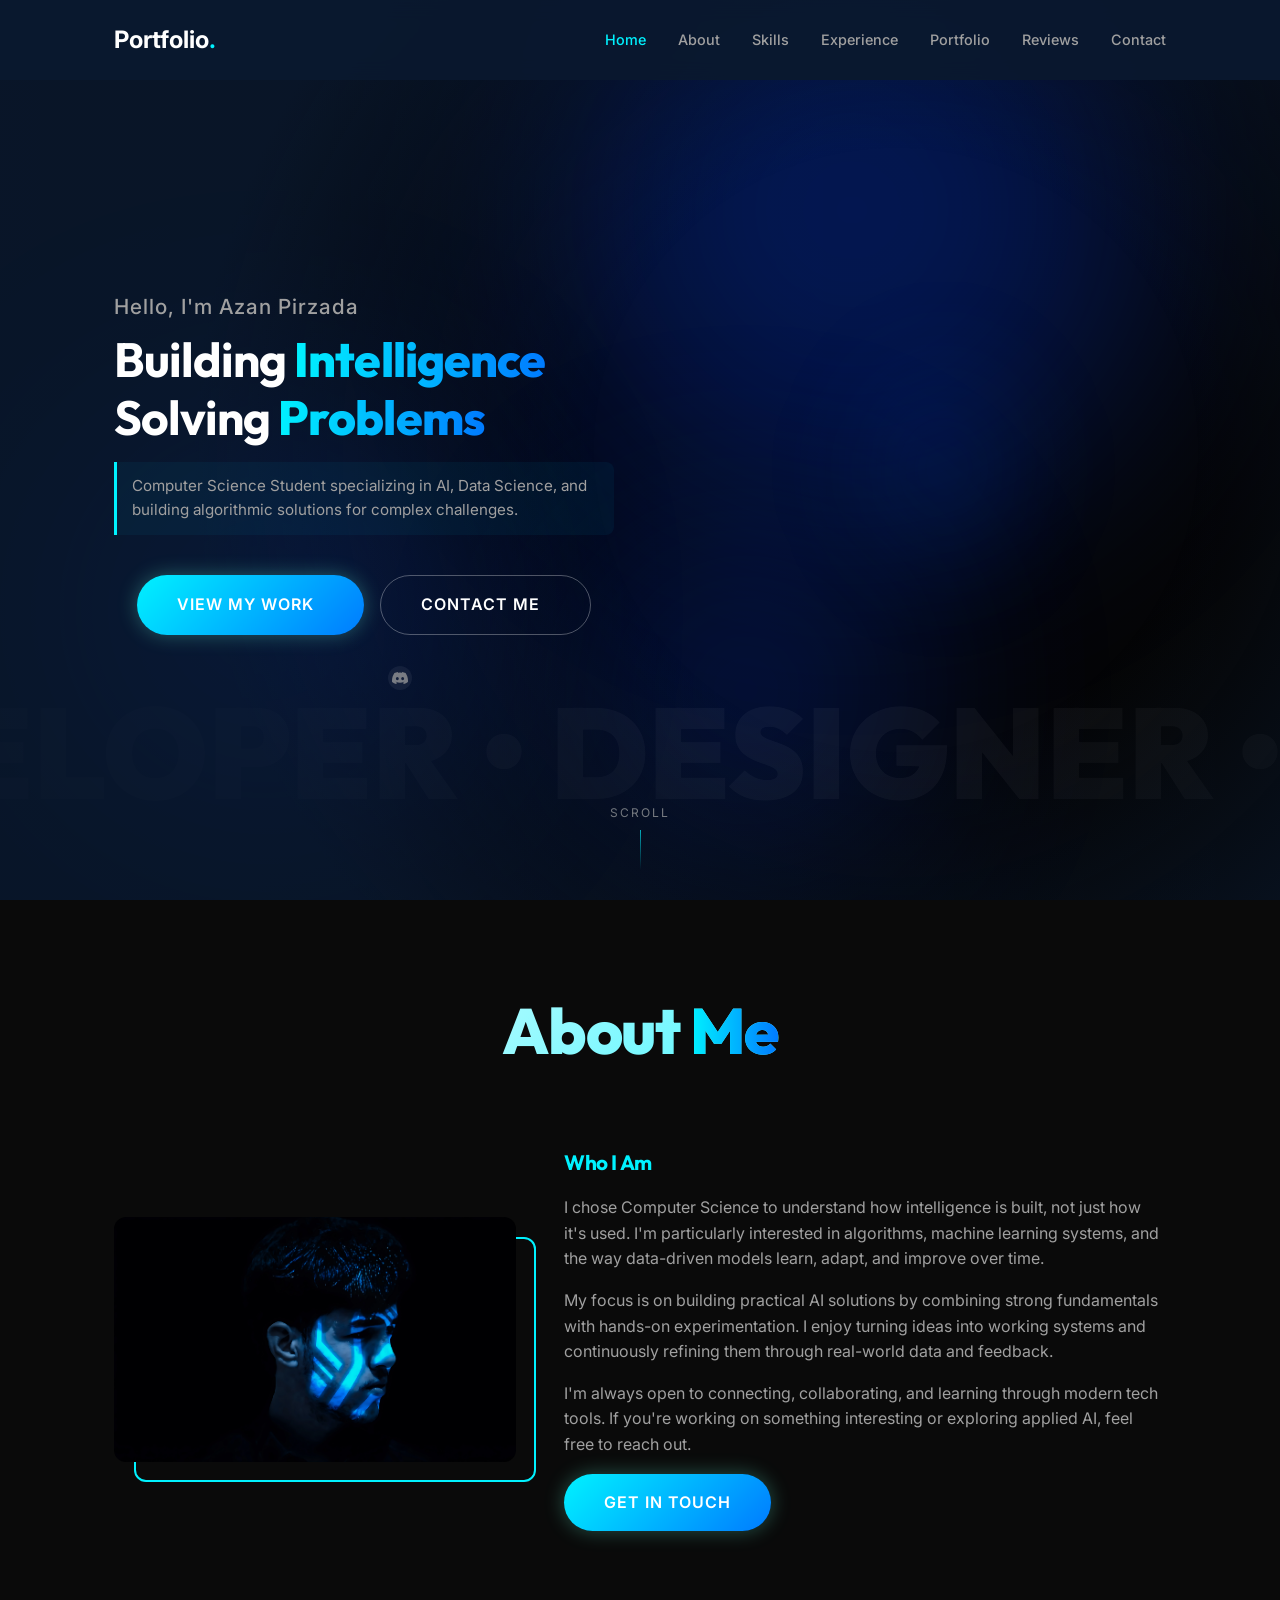
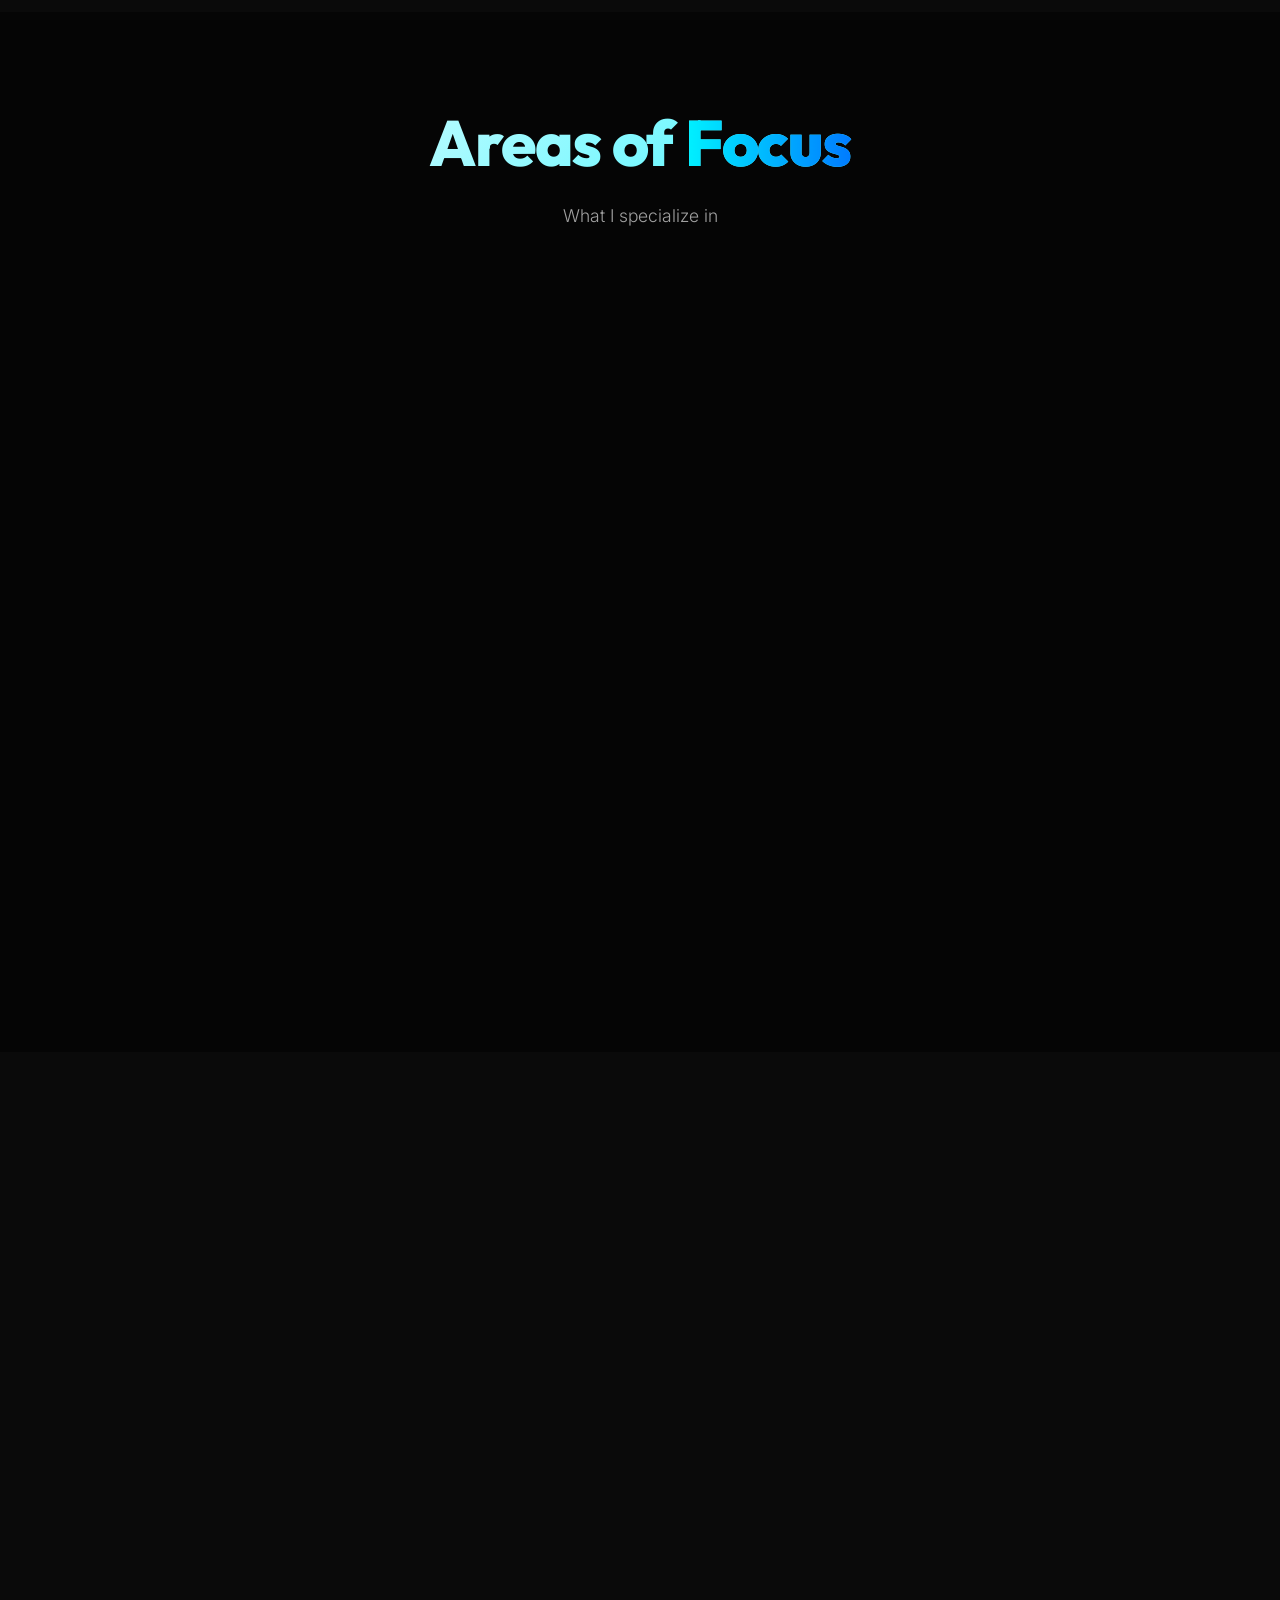
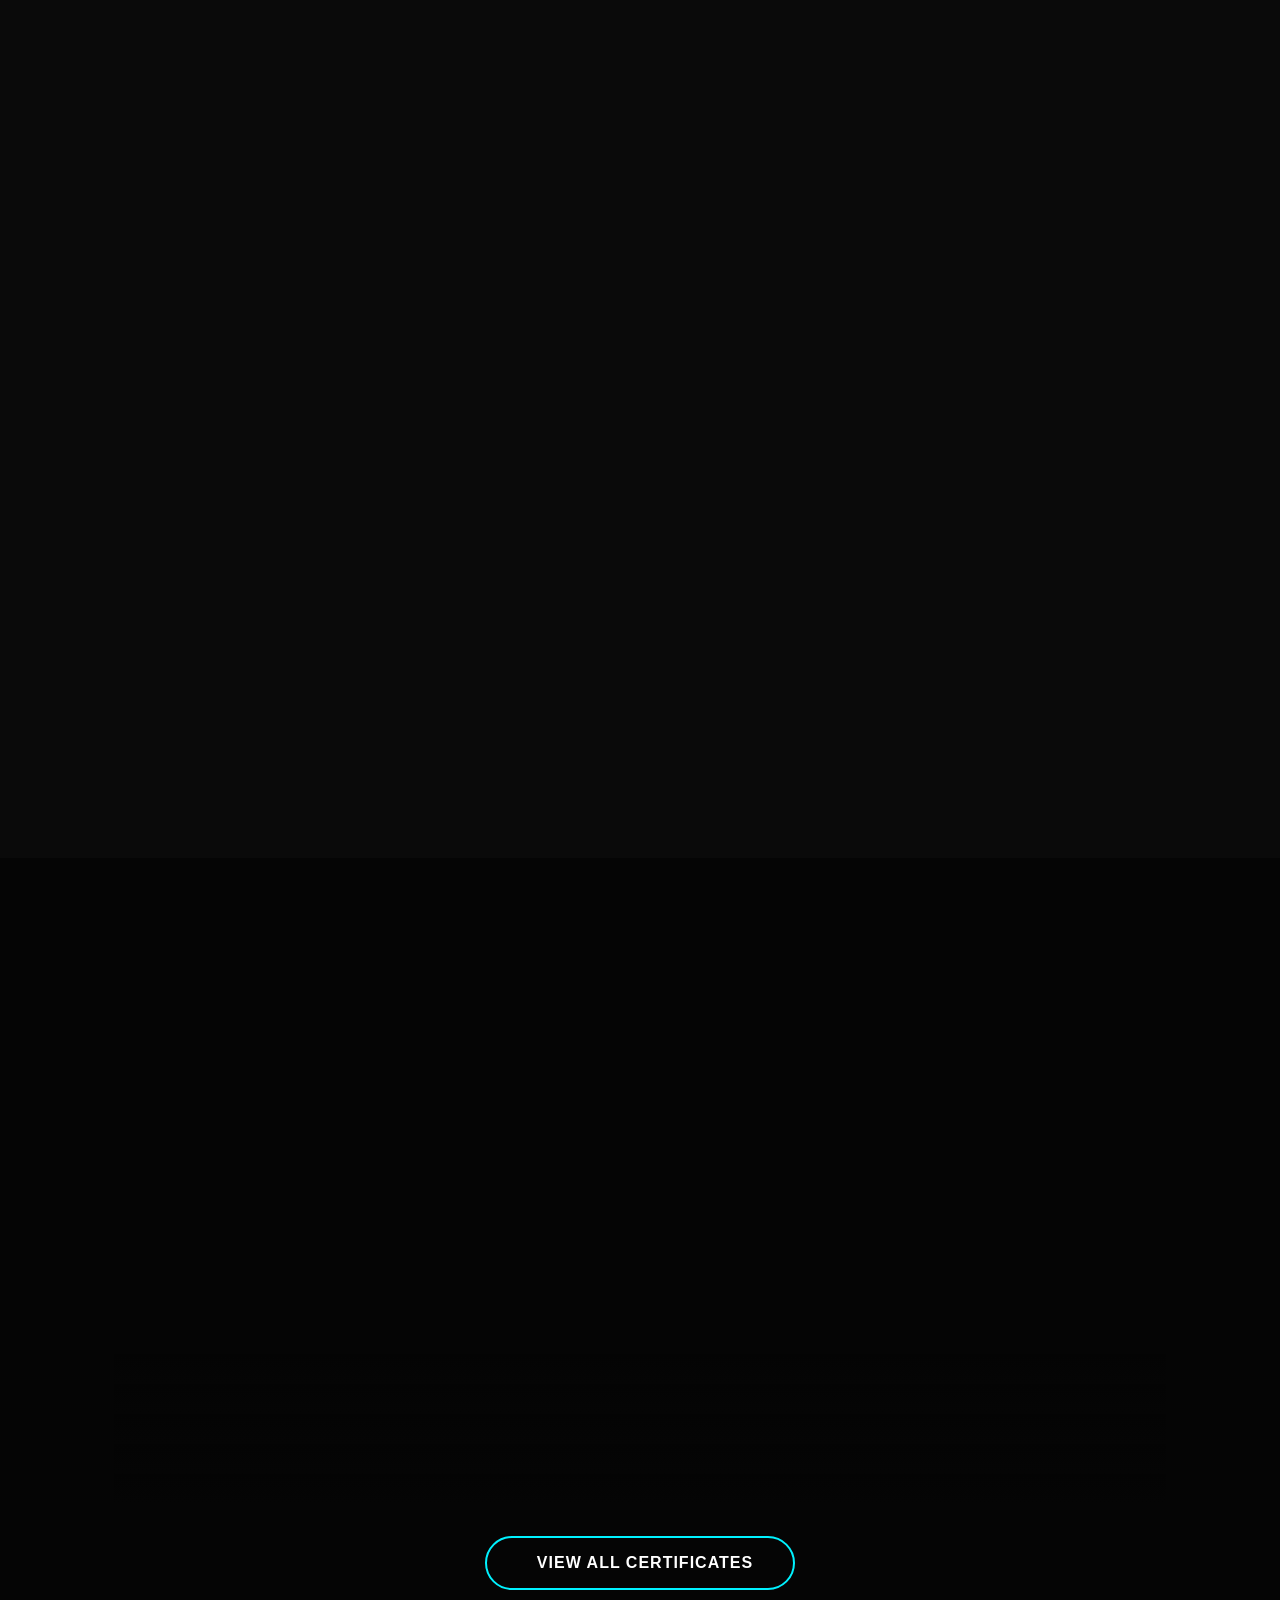
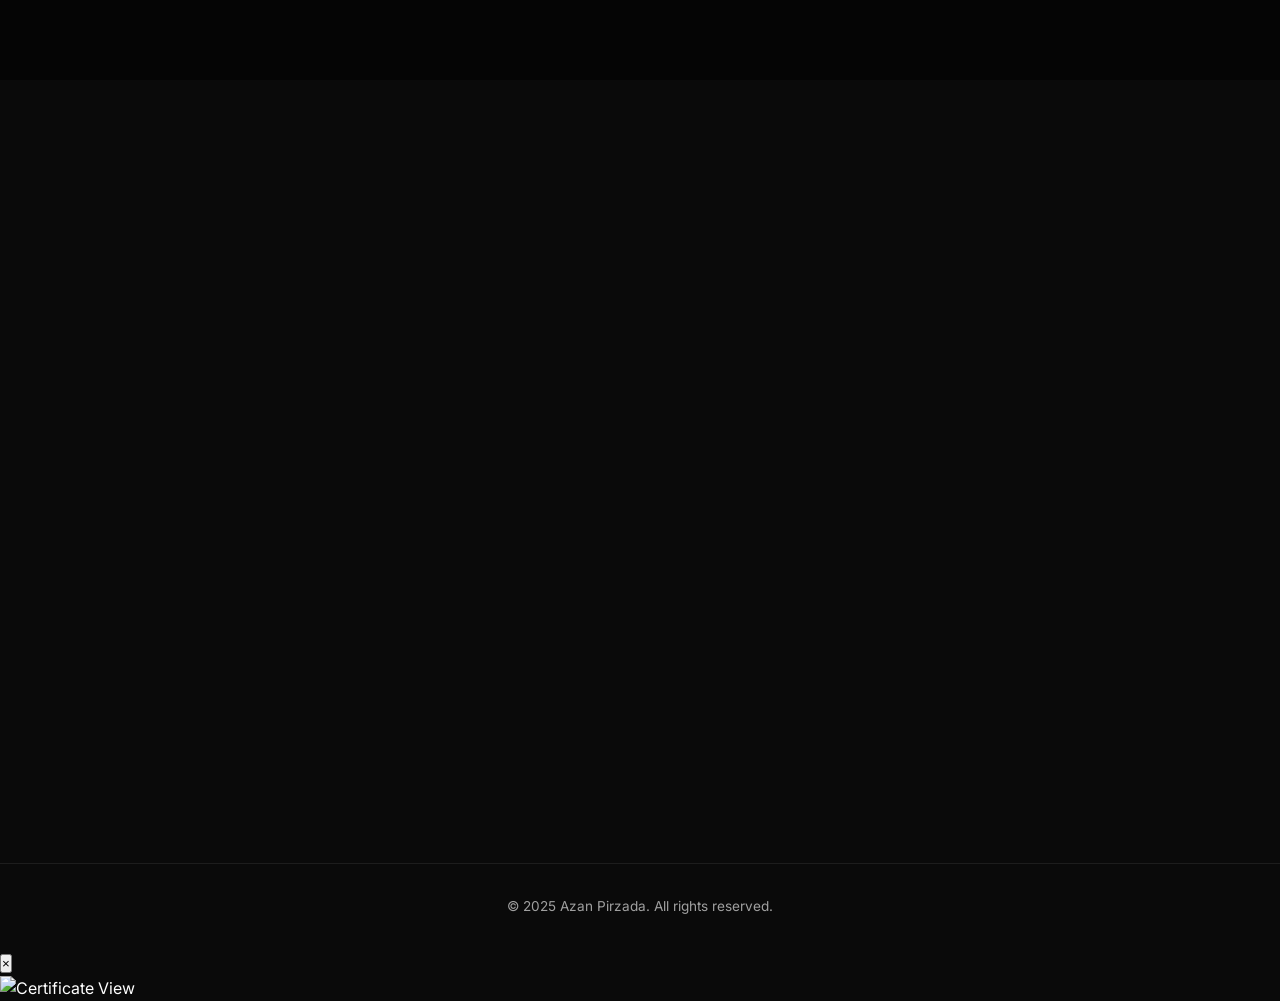
==== commit b21ed7ae: "project video" ====
--- a/index.html
+++ b/index.html
@@ -870,6 +870,35 @@
             </div>
 
             <div class="projects-grid">
+                <!-- FaceShield AI - Face Recognition & Attendance System -->
+                <div class="project-card animate-on-scroll">
+                    <div class="project-visual">
+                        <video autoplay muted loop playsinline preload="none" poster="hero-image.webp">
+                            <source src="Video Project 2.mp4" type="video/mp4">
+                        </video>
+                    </div>
+                    <div class="project-info">
+                        <h3>FaceShield AI</h3>
+                        <div class="project-tags">
+                            <span>Python</span>
+                            <span>PyTorch</span>
+                            <span>FastAPI</span>
+                            <span>Computer Vision</span>
+                            <span>Deep Learning</span>
+                        </div>
+                        <p>Real-time face recognition & attendance system with MTCNN + InceptionResnetV1, featuring a web dashboard with live webcam scanning, intruder detection, and daily attendance enforcement.</p>
+                        <div class="project-impact">
+                            <ion-icon name="flash-outline" class="impact-icon"></ion-icon>
+                            <span>Impact: Real-time biometric identification with optimized embedding cache</span>
+                        </div>
+                        <div class="project-links">
+                            <a href="https://github.com/azanahmed000/FaceShieldAI" target="_blank" class="project-link">
+                                <ion-icon name="logo-github"></ion-icon> View Code
+                            </a>
+                        </div>
+                    </div>
+                </div>
+
                 <!-- Movie Recommendation System -->
                 <div class="project-card animate-on-scroll">
                     <div class="project-visual">
--- a/style.css
+++ b/style.css
@@ -2378,6 +2378,42 @@
     font-size: 0.85rem;
 }
 
+/* Project Links (GitHub, Live Demo, etc.) */
+.project-links {
+    display: flex;
+    gap: 0.75rem;
+    margin-top: 0.6rem;
+    padding-top: 0.5rem;
+}
+
+.project-links .project-link {
+    width: auto;
+    height: auto;
+    border-radius: 6px;
+    background: rgba(0, 242, 255, 0.1);
+    color: var(--accent);
+    display: inline-flex;
+    align-items: center;
+    gap: 0.35rem;
+    font-size: 0.78rem;
+    font-weight: 500;
+    padding: 0.35rem 0.75rem;
+    text-decoration: none;
+    border: 1px solid rgba(0, 242, 255, 0.2);
+    transform: none;
+    transition: var(--transition);
+}
+
+.project-links .project-link:hover {
+    background: var(--accent);
+    color: var(--bg-dark);
+    border-color: var(--accent);
+}
+
+.project-links .project-link ion-icon {
+    font-size: 0.95rem;
+}
+
 /* Mobile: Stack vertically */
 @media (max-width: 600px) {
     .project-card {
